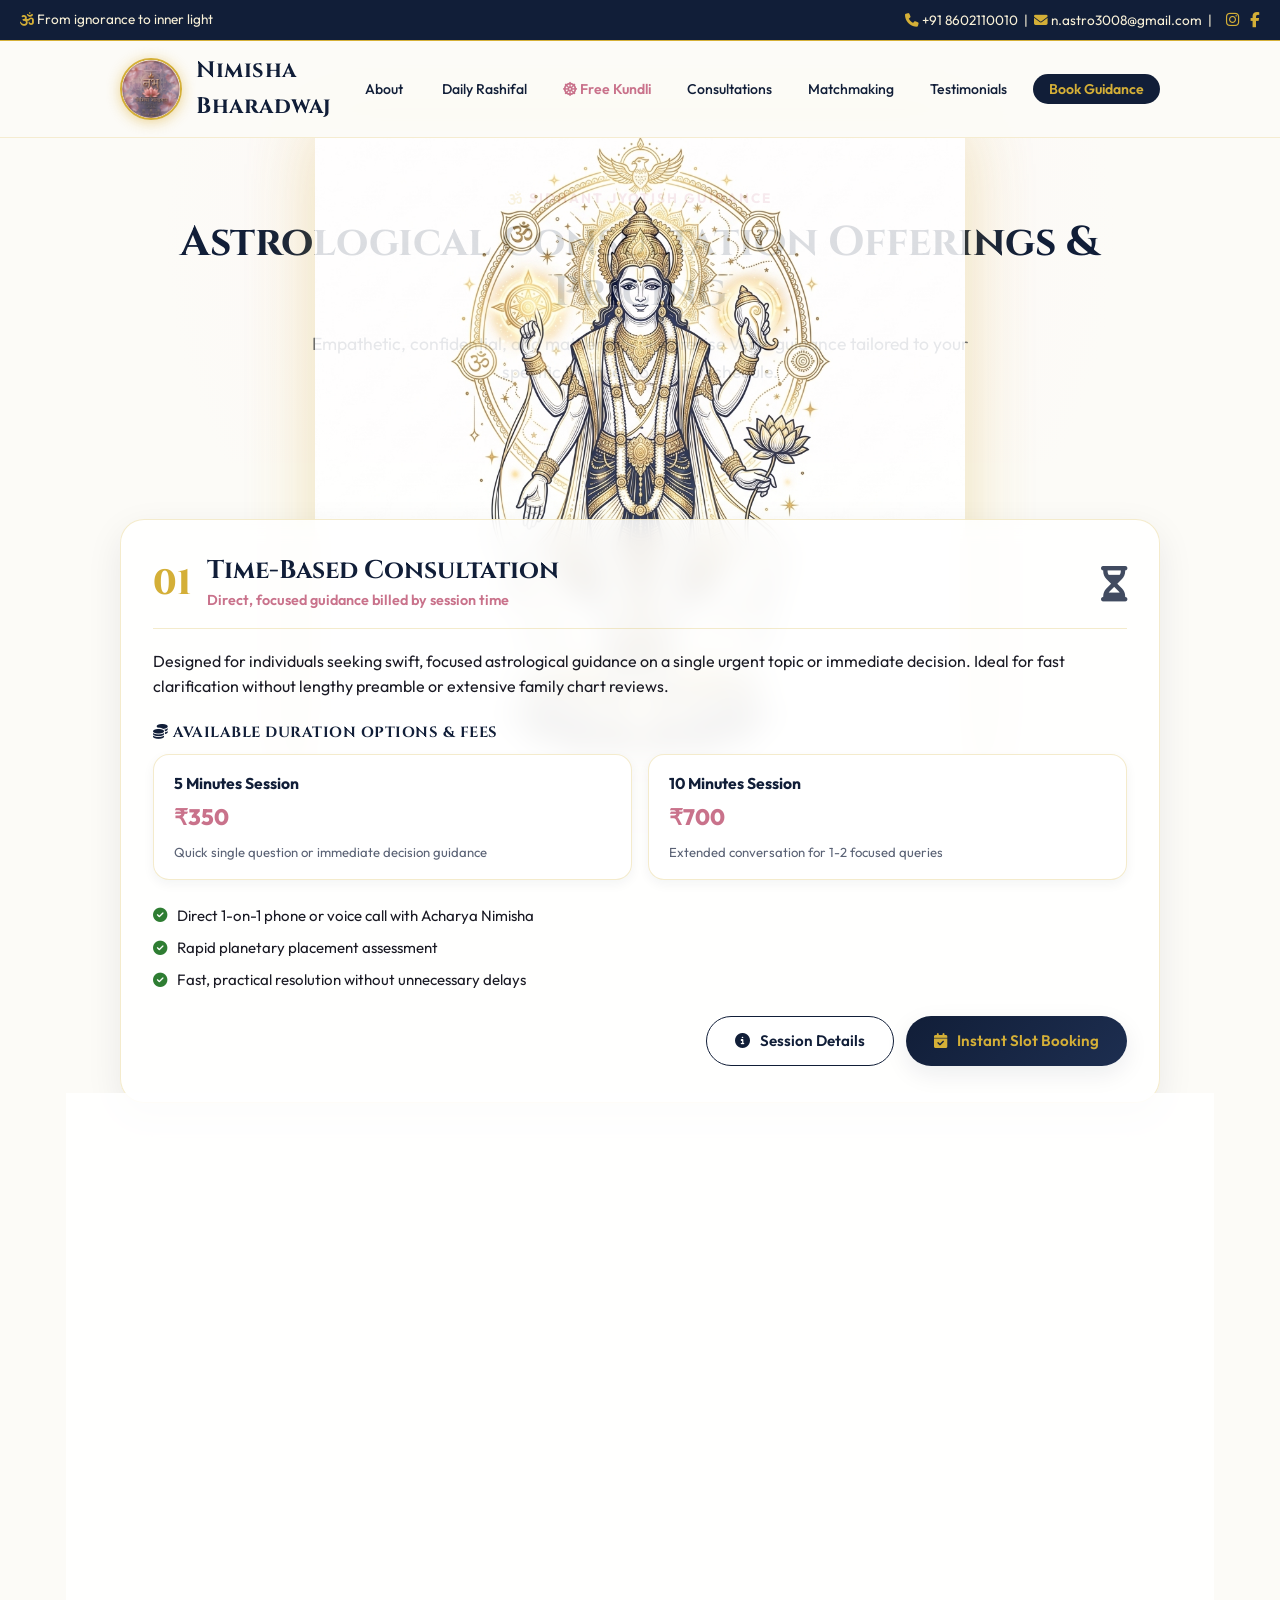
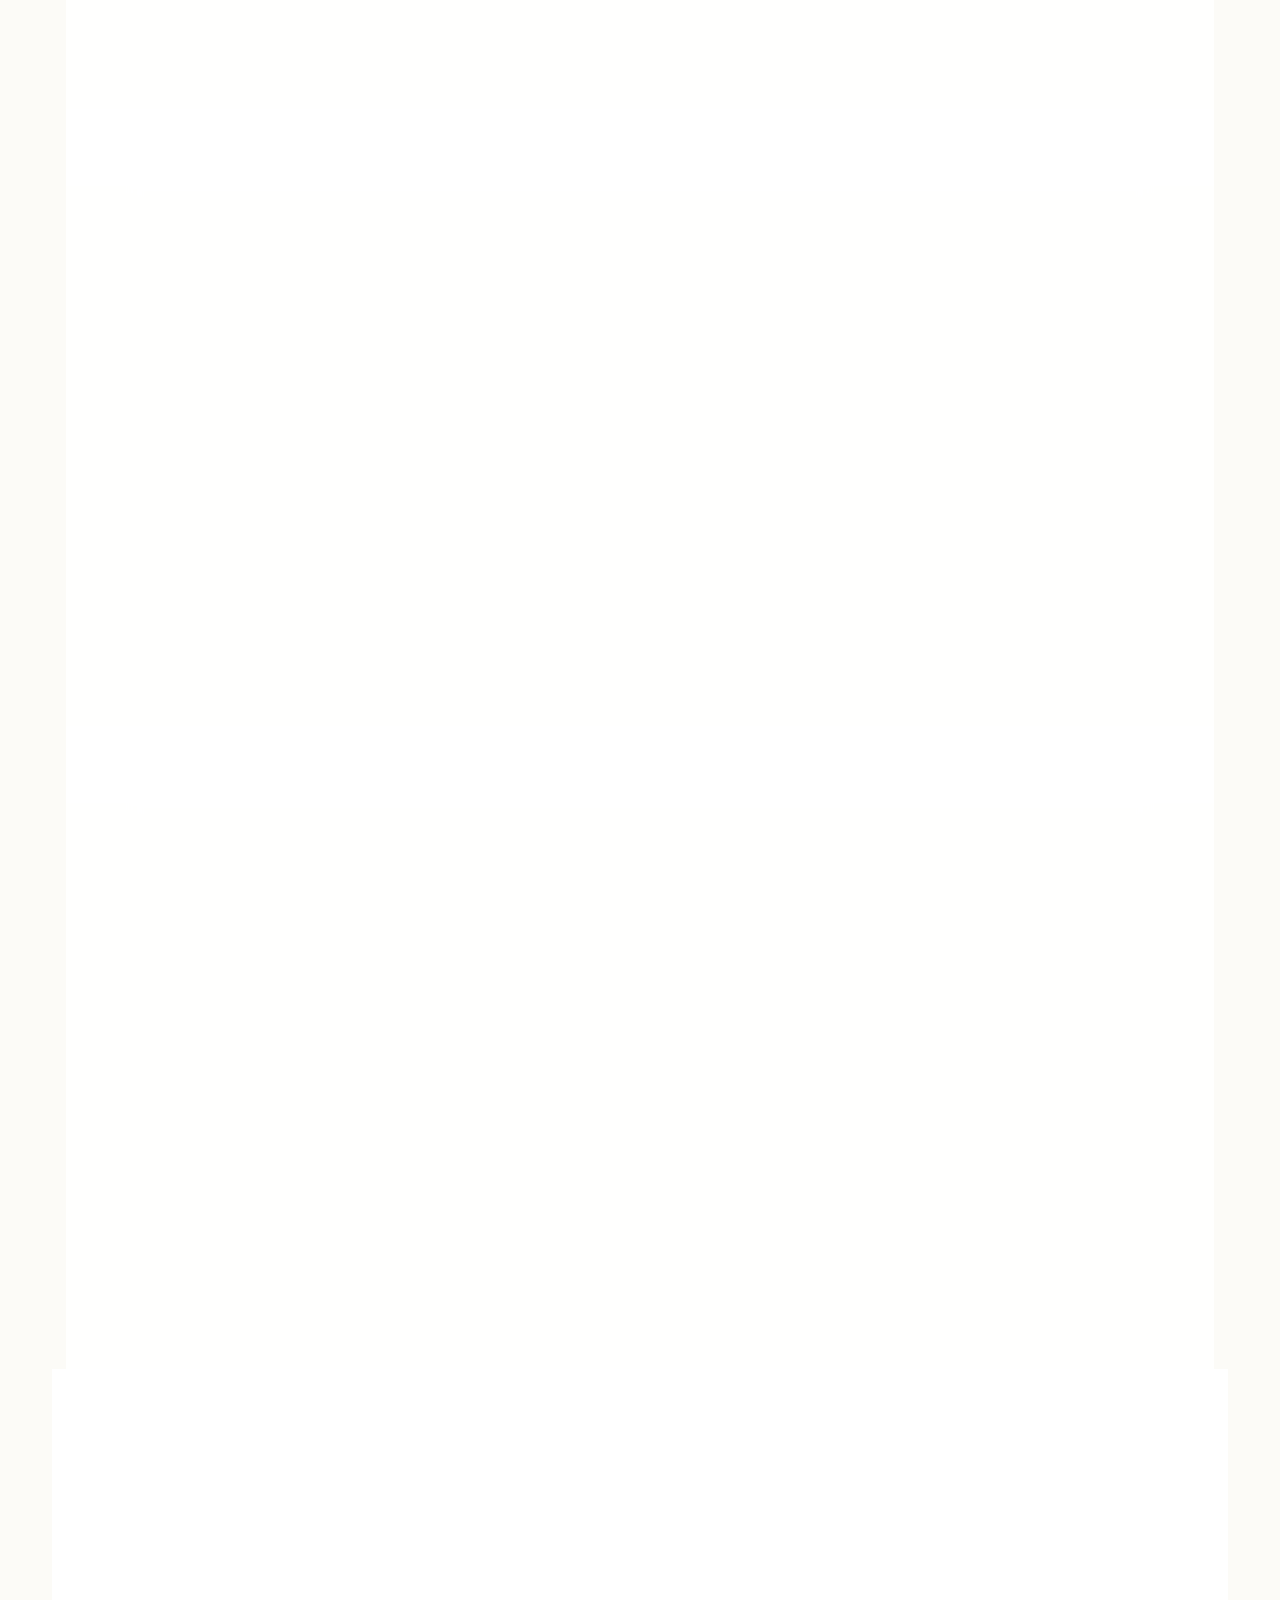
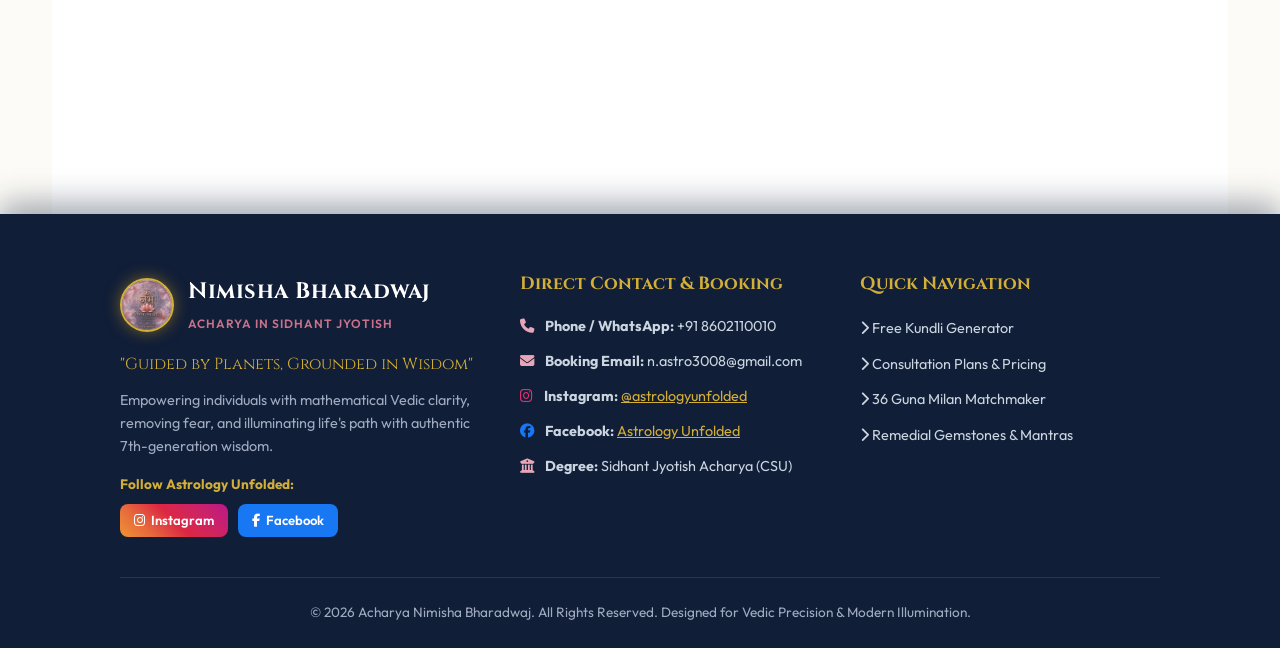
==== consultations.html @ 858f1043 "Add dedicated consultation pages, Google Sheets webhook sync, city autocomplete, and updated pricing" ====
<!DOCTYPE html>
<html lang="en">
<head>
  <meta charset="UTF-8">
  <meta name="viewport" content="width=device-width, initial-scale=1.0">
  <title>Consultation Offerings & Pricing | Acharya Nimisha Bharadwaj</title>
  <meta name="description" content="Explore detailed astrological consultation options, fees, and available time slots with Acharya Nimisha Bharadwaj (Sidhant Jyotish Acharya, Central Sanskrit University).">
  <!-- Google Fonts -->
  <link rel="preconnect" href="https://fonts.googleapis.com">
  <link rel="preconnect" href="https://fonts.gstatic.com" crossorigin>
  <link href="https://fonts.googleapis.com/css2?family=Cinzel:wght@500;600;700;800;900&family=Outfit:wght@300;400;500;600;700&family=Rozha+One&display=swap" rel="stylesheet">
  <!-- Font Awesome Icons -->
  <link rel="stylesheet" href="https://cdnjs.cloudflare.com/ajax/libs/font-awesome/6.5.1/css/all.min.css">
  <link rel="stylesheet" href="styles.css?v=3.5">
  <link rel="icon" type="image/jpeg" href="images/logo.jpg">
  <meta property="og:image" content="images/logo.jpg">
</head>
<body>

  <!-- Watermark Image Background -->
  <div class="site-watermark-bg" aria-hidden="true"></div>

  <!-- Announcement Bar -->
  <div class="top-bar">
    <span><i class="fa-solid fa-om"></i> From ignorance to inner light</span>
    <span class="top-contact">
      <i class="fa-solid fa-phone"></i> +91 8602110010 &nbsp;|&nbsp; 
      <i class="fa-solid fa-envelope"></i> n.astro3008@gmail.com &nbsp;|&nbsp;
      <a href="https://www.instagram.com/astrologyunfolded?igsi=YTQ5MHhjZHB0MzA=&utm_source=ig_contact_invite" target="_blank" rel="noopener" class="top-social-link" title="Instagram (@astrologyunfolded)"><i class="fa-brands fa-instagram"></i></a>
      <a href="https://www.facebook.com/share/14nAa8idmRi/" target="_blank" rel="noopener" class="top-social-link" title="Facebook"><i class="fa-brands fa-facebook-f"></i></a>
    </span>
  </div>

  <!-- Navigation Bar -->
  <nav class="navbar">
    <div class="nav-container">
      <a href="index.html" class="brand-logo">
        <img src="images/logo.jpg" alt="Nimisha Bharadwaj Logo" class="brand-logo-img">
        <span class="brand-name">Nimisha Bharadwaj</span>
      </a>
      
      <ul class="nav-menu" id="navMenu">
        <li><a href="index.html#about" class="nav-link">About</a></li>
        <li><a href="index.html#horoscope" class="nav-link"><i class="fa-solid fa-sparkles" style="color:var(--vedic-gold);"></i> Daily Rashifal</a></li>
        <li><a href="index.html#birth-chart-calculator" class="nav-link highlight-link"><i class="fa-solid fa-dharmachakra"></i> Free Kundli</a></li>
        <li><a href="consultations.html" class="nav-link active">Consultations</a></li>
        <li><a href="index.html#matchmaking" class="nav-link">Matchmaking</a></li>
        <li><a href="index.html#testimonials" class="nav-link">Testimonials</a></li>
        <li><a href="#details-grid" class="nav-link btn-nav-book open-booking-modal">Book Guidance</a></li>
      </ul>

      <button class="hamburger" id="hamburgerBtn" aria-label="Toggle menu">
        <i class="fa-solid fa-bars"></i>
      </button>
    </div>
  </nav>

  <!-- Page Header Hero -->
  <header class="page-hero">
    <div class="container text-center">
      <span class="section-subtitle"><i class="fa-solid fa-om" style="color:var(--vedic-gold);"></i> SIDHANT JYOTISH GUIDANCE</span>
      <h1 class="page-title">Astrological Consultation Offerings & Pricing</h1>
      <p class="page-desc">Empathetic, confidential, and mathematically precise Vedic guidance tailored to your specific life questions and schedule.</p>
      <div class="title-divider"><span>✦</span></div>
    </div>
  </header>

  <!-- Main Consultations Detail Grid -->
  <main class="section" id="details-grid">
    <div class="container">
      
      <div class="detailed-services-list">

        <!-- 01: Time-Based Consultation -->
        <article class="service-detail-card glass-card" id="time-based-card">
          <div class="service-header-row">
            <div class="service-title-box">
              <span class="service-number">01</span>
              <div>
                <h2>Time-Based Consultation</h2>
                <p class="service-tagline">Direct, focused guidance billed by session time</p>
              </div>
            </div>
            <div class="service-icon"><i class="fa-solid fa-hourglass-half"></i></div>
          </div>

          <div class="service-body">
            <p class="service-description">
              Designed for individuals seeking swift, focused astrological guidance on a single urgent topic or immediate decision. Ideal for fast clarification without lengthy preamble or extensive family chart reviews.
            </p>

            <div class="pricing-tiers-box">
              <h4 class="tiers-header"><i class="fa-solid fa-coins"></i> Available Duration Options & Fees</h4>
              <div class="tiers-grid">
                <div class="tier-card">
                  <div class="tier-name">5 Minutes Session</div>
                  <div class="tier-price">₹350</div>
                  <div class="tier-note">Quick single question or immediate decision guidance</div>
                </div>
                <div class="tier-card">
                  <div class="tier-name">10 Minutes Session</div>
                  <div class="tier-price">₹700</div>
                  <div class="tier-note">Extended conversation for 1-2 focused queries</div>
                </div>
              </div>
            </div>

            <ul class="service-highlights">
              <li><i class="fa-solid fa-check-circle"></i> Direct 1-on-1 phone or voice call with Acharya Nimisha</li>
              <li><i class="fa-solid fa-check-circle"></i> Rapid planetary placement assessment</li>
              <li><i class="fa-solid fa-check-circle"></i> Fast, practical resolution without unnecessary delays</li>
            </ul>

            <div class="service-action-bar" style="gap:12px;">
              <a href="time-based-consultation.html" class="btn btn-secondary">
                <i class="fa-solid fa-info-circle"></i> Session Details
              </a>
              <a href="time-based-consultation.html#time-booking-section" class="btn btn-primary">
                <i class="fa-solid fa-calendar-check"></i> Instant Slot Booking
              </a>
            </div>
          </div>
        </article>

        <!-- 02: Question-Based Consultation -->
        <article class="service-detail-card glass-card" id="question-based-card">
          <div class="service-header-row">
            <div class="service-title-box">
              <span class="service-number">02</span>
              <div>
                <h2>Question-Based Consultation</h2>
                <p class="service-tagline">Targeted answers for your pre-shared specific queries</p>
              </div>
            </div>
            <div class="service-icon"><i class="fa-solid fa-clipboard-question"></i></div>
          </div>

          <div class="service-body">
            <p class="service-description">
              Pre-share your specific life questions for an in-depth natal evaluation. Acharya Nimisha performs prior astronomical calculations on your birth chart to deliver point-by-point clarity and targeted Vedic remedies.
            </p>

            <div class="pricing-tiers-box">
              <h4 class="tiers-header"><i class="fa-solid fa-coins"></i> Available Question Packages & Fees</h4>
              <div class="tiers-grid">
                <div class="tier-card">
                  <div class="tier-name">3 Questions Package</div>
                  <div class="tier-price">₹500</div>
                  <div class="tier-note">Focused evaluation of 3 pre-submitted questions</div>
                </div>
                <div class="tier-card">
                  <div class="tier-name">5 Questions Package</div>
                  <div class="tier-price">₹1,000</div>
                  <div class="tier-note">Comprehensive point-by-point analysis for 5 pre-submitted queries</div>
                </div>
              </div>
            </div>

            <ul class="service-highlights">
              <li><i class="fa-solid fa-check-circle"></i> Point-by-point astrological evaluation of pre-submitted queries</li>
              <li><i class="fa-solid fa-check-circle"></i> Root cause analysis based on Dasha & transit longitudes</li>
              <li><i class="fa-solid fa-check-circle"></i> Practical, non-superstitious remedies and advice</li>
            </ul>

            <div class="service-action-bar" style="gap:12px;">
              <a href="question-based-consultation.html" class="btn btn-secondary">
                <i class="fa-solid fa-info-circle"></i> Session Details
              </a>
              <a href="question-based-consultation.html#question-booking-section" class="btn btn-gold">
                <i class="fa-solid fa-calendar-check"></i> Instant Slot Booking
              </a>
            </div>
          </div>
        </article>

        <!-- 03: Full Birth Chart Reading -->
        <article class="service-detail-card glass-card" id="full-reading-card">
          <div class="service-header-row">
            <div class="service-title-box">
              <span class="service-number">03</span>
              <div>
                <h2>Full Birth Chart Reading</h2>
                <p class="service-tagline">Complete 360-degree natal horoscope & long-term life blueprint</p>
              </div>
            </div>
            <div class="service-icon"><i class="fa-solid fa-dharmachakra"></i></div>
          </div>

          <div class="service-body">
            <p class="service-description">
              A comprehensive 360-degree evaluation of your complete natal horoscope (D1 Rashi, D9 Navamsha, D10 Dashamsha). Includes Vimshottari & Yogini Dasha projections, Ashtakvarga planetary strength analysis, career, financial, and health forecasts.
            </p>

            <div class="pricing-tiers-box">
              <h4 class="tiers-header"><i class="fa-solid fa-coins"></i> Comprehensive Package Fee</h4>
              <div class="tiers-grid single-tier">
                <div class="tier-card">
                  <div class="tier-name">Full Natal Chart Guidance</div>
                  <div class="tier-price">₹2,500</div>
                  <div class="tier-note">In-depth 1-on-1 reading covering complete natal charts, Dashas & remedies</div>
                </div>
              </div>
            </div>

            <ul class="service-highlights">
              <li><i class="fa-solid fa-check-circle"></i> In-depth analysis of Lagna, Moon Sign & planetary strengths</li>
              <li><i class="fa-solid fa-check-circle"></i> Complete Vimshottari & Yogini Dasha period projections</li>
              <li><i class="fa-solid fa-check-circle"></i> Authentic gemstone, mantra, and lifestyle remedial guidance</li>
            </ul>

            <div class="service-action-bar" style="gap:12px;">
              <a href="full-birth-chart-reading.html" class="btn btn-secondary">
                <i class="fa-solid fa-info-circle"></i> Session Details
              </a>
              <a href="full-birth-chart-reading.html#chart-booking-section" class="btn btn-gold">
                <i class="fa-solid fa-calendar-check"></i> Instant Slot Booking
              </a>
            </div>
          </div>
        </article>

        <!-- 04: Special Horoscopic Services -->
        <article class="service-detail-card glass-card" id="special-services-card">
          <div class="service-header-row">
            <div class="service-title-box">
              <span class="service-number">04</span>
              <div>
                <h2>Special Horoscopic Services</h2>
                <p class="service-tagline">Matchmaking, Child Horoscope & Sacred Muhurtam Selection</p>
              </div>
            </div>
            <div class="service-icon"><i class="fa-solid fa-ring"></i></div>
          </div>

          <div class="service-body">
            <p class="service-description">
              Specialized Vedic astrological services tailored for major life milestones: marital compatibility assessment, child aptitude analysis, and auspicious timing selection for marriage, business launch, or property purchase.
            </p>

            <div class="pricing-tiers-box">
              <h4 class="tiers-header"><i class="fa-solid fa-coins"></i> Specialized Service Offerings & Fees</h4>
              <div class="tiers-grid">
                <div class="tier-card">
                  <div class="tier-name">Horoscope Matching (36 Guna Milan)</div>
                  <div class="tier-price">₹501</div>
                  <div class="tier-note">36 Guna Ashtakoot score, Manglik Dosha & marital longevity evaluation</div>
                </div>
                <div class="tier-card">
                  <div class="tier-name">Child Horoscope Guidance</div>
                  <div class="tier-price">₹501</div>
                  <div class="tier-note">Child career aptitude, health strengths & educational focus alignment</div>
                </div>
                <div class="tier-card">
                  <div class="tier-name">Sacred Muhurtam Selection</div>
                  <div class="tier-price">₹501</div>
                  <div class="tier-note">Calculation of auspicious planetary timing for weddings or events</div>
                </div>
              </div>
            </div>

            <ul class="service-highlights">
              <li><i class="fa-solid fa-check-circle"></i> Detailed Ashta Koota compatibility & Nadi Dosha neutralizing advice</li>
              <li><i class="fa-solid fa-check-circle"></i> Child horoscope alignment for educational & natural talents</li>
              <li><i class="fa-solid fa-check-circle"></i> Precise Panchang-based Muhurta timing for important milestones</li>
            </ul>

            <div class="service-action-bar" style="gap:12px;">
              <a href="special-horoscopic-services.html" class="btn btn-secondary">
                <i class="fa-solid fa-info-circle"></i> Session Details
              </a>
              <a href="special-horoscopic-services.html#special-booking-section" class="btn btn-gold">
                <i class="fa-solid fa-calendar-check"></i> Instant Slot Booking
              </a>
            </div>
          </div>
        </article>

      </div>

      <!-- What You Receive Banner -->
      <div class="what-you-receive-card glass-card mt-5">
        <div class="receive-header text-center">
          <span class="receive-badge"><i class="fa-solid fa-seedling"></i> WHAT YOU RECEIVE</span>
          <h3>Grounded Guidance Built On Vedic Astronomy</h3>
        </div>
        <div class="receive-grid">
          <div class="receive-item"><i class="fa-solid fa-circle-check"></i> <span><strong>Authentic Vedic Astronomy:</strong> 7th-generation Sidhant Jyotish calculations.</span></div>
          <div class="receive-item"><i class="fa-solid fa-circle-check"></i> <span><strong>Transparent & Clear:</strong> Easy-to-understand, non-fatalistic interpretations.</span></div>
          <div class="receive-item"><i class="fa-solid fa-circle-check"></i> <span><strong>Focused Analysis:</strong> Targeted answers tailored to your specific life questions.</span></div>
          <div class="receive-item"><i class="fa-solid fa-circle-check"></i> <span><strong>Strictly Confidential:</strong> 100% private 1-on-1 personal counseling.</span></div>
          <div class="receive-item"><i class="fa-solid fa-circle-check"></i> <span><strong>Practical Remedies:</strong> Traditional solutions without superstition or fear-mongering.</span></div>
        </div>
        <div class="motto-footer text-center">
          <div class="motto-pillars">STUDY • ALIGN • UNDERSTAND</div>
        </div>
      </div>

    </div>
  </main>

  <!-- Client Intake & Interactive Calendar Booking Modal -->
  <div class="modal-overlay" id="bookingModal">
    <div class="modal-card glass-card dedicated-booking-modal">
      <button class="modal-close" id="modalCloseBtn">&times;</button>
      
      <div class="modal-header text-center">
        <span class="modal-icon"><i class="fa-solid fa-calendar-check"></i></span>
        <h3>Book Your Guidance Session</h3>
        <p class="modal-subtext">Select your plan, pick an available date & time slot, and provide client details.</p>
      </div>

      <!-- Step 1: Category Selector Tabs -->
      <div class="booking-category-tabs" id="bookingCategoryTabs">
        <button type="button" class="category-tab active" data-cat="time-based"><i class="fa-solid fa-hourglass-half"></i> Time-Based</button>
        <button type="button" class="category-tab" data-cat="question-based"><i class="fa-solid fa-clipboard-question"></i> Question-Based</button>
        <button type="button" class="category-tab" data-cat="full-reading"><i class="fa-solid fa-dharmachakra"></i> Full Reading</button>
        <button type="button" class="category-tab" data-cat="special-services"><i class="fa-solid fa-ring"></i> Special Services</button>
      </div>

      <form id="intakeForm" class="intake-form">
        
        <!-- Step 2: Specific Sub-Option Cards with Fees -->
        <div class="suboptions-container mb-4">
          <label class="form-section-label"><i class="fa-solid fa-tags" style="color:var(--vedic-gold);"></i> Choose Plan & Fee *</label>
          <div class="suboptions-grid" id="suboptionsGrid">
            <!-- Dynamically populated via app.js -->
          </div>
          <input type="hidden" id="selectedSubOption" required>
          <input type="hidden" id="intakePackage" required>
        </div>

        <!-- Step 3: Calendar Date & Time Slot Picker -->
        <div class="booking-calendar-box mb-4">
          <div class="form-row">
            <div class="form-group">
              <label for="bookingDate"><i class="fa-solid fa-calendar-day" style="color:var(--vedic-gold);"></i> Select Date *</label>
              <input type="date" id="bookingDate" required style="font-weight:600; font-size:1rem; padding:10px 14px;">
            </div>
            <div class="form-group">
              <label><i class="fa-solid fa-clock" style="color:var(--vedic-gold);"></i> Selected Time Slot</label>
              <div id="slotNotice" class="slot-notice-badge"><i class="fa-solid fa-info-circle"></i> Please click a slot below</div>
              <input type="hidden" id="selectedSlot" required>
            </div>
          </div>

          <div class="form-group mt-2">
            <label class="form-section-label"><i class="fa-solid fa-list-ul"></i> Available Time Slots *</label>
            <div class="slots-grid" id="slotsGrid">
              <!-- Dynamically populated via app.js -->
            </div>
          </div>
        </div>

        <!-- Step 4: Individual Client Details Form -->
        <div class="form-section-header">
          <i class="fa-solid fa-user-pen" style="color:var(--vedic-gold);"></i> Client Intake Information
        </div>

        <div class="form-row">
          <div class="form-group">
            <label for="intakeName">Full Name *</label>
            <input type="text" id="intakeName" placeholder="Your Full Name" required>
          </div>
          <div class="form-group">
            <label for="intakeProfession">Profession / Occupation *</label>
            <input type="text" id="intakeProfession" placeholder="e.g. Engineer, Doctor, Business, Student" required>
          </div>
        </div>

        <div class="form-row">
          <div class="form-group">
            <label for="intakeDob">Date of Birth *</label>
            <input type="date" id="intakeDob" required>
          </div>
          <div class="form-group">
            <label for="intakeTob">Exact Time of Birth *</label>
            <input type="time" id="intakeTob" required>
          </div>
        </div>

        <div class="form-row">
          <div class="form-group pob-autocomplete-wrapper">
            <label for="intakePobInput">Place of Birth *</label>
            <input type="text" id="intakePobInput" placeholder="Type city (e.g. Delhi, Jaipur, London)" autocomplete="off" required>
            <input type="hidden" id="intakeLat" value="28.6139">
            <input type="hidden" id="intakeLon" value="77.2090">
            <input type="hidden" id="intakeTz" value="5.5">
            <div class="pob-dropdown hidden" id="intakePobDropdown"></div>
            <div class="lat-lon-badge" id="intakeLatLonBadge">
              <i class="fa-solid fa-compass"></i> Coordinates: Select city
            </div>
          </div>
          <div class="form-group">
            <label for="intakeMode">Consultation Mode *</label>
            <select id="intakeMode" required>
              <option value="Voice Call (Phone / WhatsApp)">Voice Call (Phone / WhatsApp)</option>
              <option value="Written PDF Report">Written Comprehensive PDF Report</option>
            </select>
          </div>
        </div>

        <div class="form-group">
          <label for="intakeQuery">Specific Questions / Focus Areas</label>
          <textarea id="intakeQuery" rows="3" placeholder="Mention key focus topics or specific questions for your session..."></textarea>
        </div>

        <div class="modal-footer-btns">
          <button type="submit" class="btn btn-whatsapp-direct full-width" id="submitWhatsapp" style="width:100%; justify-content:center; padding:14px 20px; font-size:1.05rem;">
            <i class="fa-brands fa-whatsapp"></i> Confirm & Request Slot via WhatsApp (+91 8602110010)
          </button>
        </div>
      </form>
    </div>
  </div>

  <!-- Footer Section -->
  <footer class="footer" id="contact">
    <div class="container">
      <div class="footer-grid">
        <div class="footer-col brand-col">
          <div class="brand-logo footer-logo">
            <img src="images/logo.jpg" alt="Nimisha Bharadwaj Logo" class="brand-logo-img footer-logo-img">
            <div>
              <span class="brand-name">Nimisha Bharadwaj</span>
              <span class="brand-title">Acharya in Sidhant Jyotish</span>
            </div>
          </div>
          <p class="footer-tagline">"Guided by Planets, Grounded in Wisdom"</p>
          <p class="footer-bio">Empowering individuals with mathematical Vedic clarity, removing fear, and illuminating life's path with authentic 7th-generation wisdom.</p>
          
          <div class="footer-social-box" style="margin-top: 16px;">
            <span style="font-size:0.85rem; font-weight:700; color:var(--vedic-gold); display:block; margin-bottom:8px;">Follow Astrology Unfolded:</span>
            <div style="display:flex; gap:10px;">
              <a href="https://www.instagram.com/astrologyunfolded?igsi=YTQ5MHhjZHB0MzA=&utm_source=ig_contact_invite" target="_blank" rel="noopener" class="footer-social-btn instagram" title="Instagram (@astrologyunfolded)"><i class="fa-brands fa-instagram"></i> Instagram</a>
              <a href="https://www.facebook.com/share/14nAa8idmRi/" target="_blank" rel="noopener" class="footer-social-btn facebook" title="Facebook Page"><i class="fa-brands fa-facebook-f"></i> Facebook</a>
            </div>
          </div>
        </div>

        <div class="footer-col">
          <h4>Direct Contact & Booking</h4>
          <ul class="footer-contact-list">
            <li><i class="fa-solid fa-phone"></i> <strong>Phone / WhatsApp:</strong> +91 8602110010</li>
            <li><i class="fa-solid fa-envelope"></i> <strong>Booking Email:</strong> n.astro3008@gmail.com</li>
            <li><i class="fa-brands fa-instagram" style="color:#E1306C;"></i> <strong>Instagram:</strong> <a href="https://www.instagram.com/astrologyunfolded?igsi=YTQ5MHhjZHB0MzA=&utm_source=ig_contact_invite" target="_blank" rel="noopener" style="color:var(--vedic-gold); text-decoration:underline;">@astrologyunfolded</a></li>
            <li><i class="fa-brands fa-facebook" style="color:#1877F2;"></i> <strong>Facebook:</strong> <a href="https://www.facebook.com/share/14nAa8idmRi/" target="_blank" rel="noopener" style="color:var(--vedic-gold); text-decoration:underline;">Astrology Unfolded</a></li>
            <li><i class="fa-solid fa-building-columns"></i> <strong>Degree:</strong> Sidhant Jyotish Acharya (CSU)</li>
          </ul>
        </div>

        <div class="footer-col">
          <h4>Quick Navigation</h4>
          <ul class="footer-links">
            <li><a href="index.html#birth-chart-calculator"><i class="fa-solid fa-chevron-right"></i> Free Kundli Generator</a></li>
            <li><a href="consultations.html"><i class="fa-solid fa-chevron-right"></i> Consultation Plans & Pricing</a></li>
            <li><a href="index.html#matchmaking"><i class="fa-solid fa-chevron-right"></i> 36 Guna Milan Matchmaker</a></li>
            <li><a href="index.html#services"><i class="fa-solid fa-chevron-right"></i> Remedial Gemstones & Mantras</a></li>
          </ul>
        </div>
      </div>

      <div class="footer-bottom">
        <p>&copy; 2026 Acharya Nimisha Bharadwaj. All Rights Reserved. Designed for Vedic Precision & Modern Illumination.</p>
      </div>
    </div>
  </footer>

  <script src="city-database.js"></script>
  <script src="astrology-engine.js"></script>
  <script src="app.js"></script>

  <script>
    // Auto-scroll to specific service if URL has ?service=
    window.addEventListener('DOMContentLoaded', () => {
      const params = new URLSearchParams(window.location.search);
      const service = params.get('service');
      if (service) {
        const target = document.getElementById(`${service}-card`);
        if (target) {
          setTimeout(() => {
            target.scrollIntoView({ behavior: 'smooth', block: 'center' });
            target.classList.add('highlight-target-card');
          }, 300);
        }
      }
    });
  </script>
</body>
</html>
---- styles.css ----
/* ==========================================================================
   Acharya Nimisha Bhardwaj - Astrological Portal Styles (Vedic & Cosmic Aesthetic)
   Colors: Warm Cream (#FCFBF7), Celestial Pink (#E8A5B8), Cosmic Sapphire (#111E38), Gold (#D4AF37)
   ========================================================================== */

:root {
  --bg-cream: #FCFBF7;
  --bg-cream-alt: #F6F3EB;
  --card-bg: rgba(255, 255, 255, 0.85);
  --card-border: rgba(212, 175, 55, 0.25);
  
  --primary-pink: #E8A5B8;
  --primary-pink-dark: #C9728B;
  --primary-pink-light: #FFF0F4;
  
  --cosmic-blue: #111E38;
  --cosmic-blue-light: #1D2E50;
  --cosmic-blue-subtle: #2A3F66;
  
  --vedic-gold: #D4AF37;
  --vedic-gold-glow: rgba(212, 175, 55, 0.4);
  --vedic-gold-light: #F9F1D8;

  --text-dark: #1A1A24;
  --text-muted: #5A6275;
  --text-light: #F8F9FA;

  --font-serif: 'Cinzel', serif;
  --font-sans: 'Outfit', sans-serif;
  
  --shadow-sm: 0 4px 12px rgba(17, 30, 56, 0.05);
  --shadow-md: 0 8px 24px rgba(17, 30, 56, 0.08);
  --shadow-lg: 0 16px 40px rgba(17, 30, 56, 0.12);
  --shadow-gold: 0 0 20px rgba(212, 175, 55, 0.3);

  --radius-sm: 8px;
  --radius-md: 16px;
  --radius-lg: 24px;
  --transition: all 0.3s ease;
}

/* Reset & Base */
* {
  margin: 0;
  padding: 0;
  box-sizing: border-box;
}

html {
  scroll-behavior: smooth;
}

body {
  font-family: var(--font-sans);
  background-color: var(--bg-cream);
  color: var(--text-dark);
  line-height: 1.6;
  overflow-x: hidden;
}

/* Divine Lord Vishnu Background Artwork (Crisp, High Visibility — No Faintness) */
.site-watermark-bg {
  position: fixed;
  top: 50%;
  left: 50%;
  transform: translate(-50%, -50%);
  width: 80vw;
  max-width: 650px;
  height: 80vh;
  max-height: 650px;
  background-image: url('images/lord-vishnu-bg.png');
  background-repeat: no-repeat;
  background-position: center center;
  background-size: contain;
  opacity: 0.85; /* Full crisp & vibrant visibility - non-faint */
  pointer-events: none;
  z-index: 0;
  filter: drop-shadow(0 0 35px rgba(212, 175, 55, 0.4));
}

/* Typography */
h1, h2, h3, h4, h5 {
  font-family: var(--font-serif);
  color: var(--cosmic-blue);
  line-height: 1.2;
}

.gradient-text {
  background: linear-gradient(135deg, var(--cosmic-blue) 0%, var(--primary-pink-dark) 50%, var(--vedic-gold) 100%);
  -webkit-background-clip: text;
  -webkit-text-fill-color: transparent;
}

/* Layout Container */
.container {
  width: 100%;
  max-width: 1080px;
  margin: 0 auto;
  padding: 0 20px;
}

.section {
  padding: 56px 0;
  position: relative;
}

.text-center { text-align: center; }
.mt-4 { margin-top: 1.5rem; }
.mt-5 { margin-top: 3rem; }
.mb-4 { margin-bottom: 1.5rem; }
.hidden { display: none !important; }

/* Top Announcement Bar */
.top-bar {
  background-color: var(--cosmic-blue);
  color: var(--vedic-gold-light);
  padding: 8px 20px;
  font-size: 0.85rem;
  display: flex;
  justify-content: space-between;
  align-items: center;
  border-bottom: 1px solid var(--vedic-gold);
}

.top-bar i {
  color: var(--vedic-gold);
}

/* Navbar */
.navbar {
  position: sticky;
  top: 0;
  z-index: 1000;
  background: rgba(252, 251, 247, 0.92);
  backdrop-filter: blur(12px);
  border-bottom: 1px solid rgba(212, 175, 55, 0.2);
  padding: 12px 0;
}

.nav-container {
  display: flex;
  justify-content: space-between;
  align-items: center;
  max-width: 1080px;
  margin: 0 auto;
  padding: 0 20px;
}

.brand-logo {
  display: flex;
  align-items: center;
  gap: 14px;
  text-decoration: none;
}

.brand-logo-img {
  width: 62px;
  height: 62px;
  border-radius: 50%;
  object-fit: cover;
  border: 2px solid var(--vedic-gold);
  box-shadow: 0 2px 14px rgba(212, 160, 23, 0.45);
  transition: transform 0.3s ease, box-shadow 0.3s ease;
}

.brand-logo:hover .brand-logo-img {
  transform: scale(1.08) rotate(4deg);
  box-shadow: 0 4px 20px rgba(212, 160, 23, 0.75);
}

.logo-symbol {
  width: 44px;
  height: 44px;
  border-radius: 50%;
  background: linear-gradient(135deg, var(--cosmic-blue), var(--primary-pink-dark));
  color: var(--vedic-gold);
  display: flex;
  align-items: center;
  justify-content: center;
  font-size: 1.3rem;
  box-shadow: var(--shadow-gold);
}

.brand-text {
  display: flex;
  flex-direction: column;
}

.brand-name {
  font-family: var(--font-serif);
  font-weight: 700;
  font-size: 1.4rem;
  color: var(--cosmic-blue);
  letter-spacing: 0.5px;
}

.brand-title {
  font-size: 0.75rem;
  color: var(--primary-pink-dark);
  font-weight: 600;
  text-transform: uppercase;
  letter-spacing: 1px;
}

.nav-menu {
  display: flex;
  align-items: center;
  gap: 16px;
  list-style: none;
  white-space: nowrap;
}

.nav-link {
  text-decoration: none;
  color: var(--cosmic-blue);
  font-weight: 500;
  font-size: 0.88rem;
  transition: var(--transition);
  padding: 6px 10px;
  border-radius: var(--radius-sm);
  white-space: nowrap;
}

.nav-link:hover {
  color: var(--primary-pink-dark);
  background: var(--primary-pink-light);
}

.highlight-link {
  color: var(--primary-pink-dark);
  font-weight: 600;
}

.btn-nav-book {
  background: var(--cosmic-blue);
  color: var(--vedic-gold) !important;
  border-radius: 30px;
  padding: 6px 16px !important;
  font-weight: 600;
}

.btn-nav-book:hover {
  background: var(--primary-pink-dark) !important;
  color: #fff !important;
}

.hamburger {
  display: none;
  background: none;
  border: none;
  font-size: 1.5rem;
  color: var(--cosmic-blue);
  cursor: pointer;
}

/* Hero Section */
.hero-section {
  position: relative;
  padding: 48px 0 60px;
  background: radial-gradient(circle at 70% 30%, rgba(255, 240, 244, 0.6) 0%, rgba(252, 251, 247, 0.7) 70%);
  overflow: hidden;
}

.hero-container {
  max-width: 1080px;
  margin: 0 auto;
  padding: 0 20px;
  display: grid;
  grid-template-columns: 1.1fr 0.9fr;
  gap: 32px;
  align-items: center;
}

.lineage-badge {
  display: inline-flex;
  align-items: center;
  gap: 8px;
  background: rgba(232, 165, 184, 0.2);
  border: 1px solid var(--primary-pink);
  color: var(--primary-pink-dark);
  padding: 6px 16px;
  border-radius: 30px;
  font-size: 0.85rem;
  font-weight: 600;
  margin-bottom: 16px;
}

.hero-title {
  font-size: 2.7rem;
  font-weight: 800;
  margin-bottom: 14px;
  letter-spacing: -0.5px;
}

.hero-slogan {
  font-size: 1.1rem;
  color: var(--text-muted);
  margin-bottom: 28px;
  font-style: italic;
}

.hero-credentials {
  display: flex;
  flex-wrap: wrap;
  gap: 12px;
  margin-bottom: 32px;
}

.cred-chip {
  background: #fff;
  border: 1px solid var(--card-border);
  padding: 8px 14px;
  border-radius: var(--radius-sm);
  font-size: 0.85rem;
  font-weight: 500;
  color: var(--cosmic-blue);
  box-shadow: var(--shadow-sm);
  display: flex;
  align-items: center;
  gap: 8px;
}

.cred-chip i {
  color: var(--primary-pink-dark);
}

.hero-cta-group {
  display: flex;
  gap: 16px;
  flex-wrap: wrap;
}

/* Buttons */
.btn {
  display: inline-flex;
  align-items: center;
  justify-content: center;
  gap: 10px;
  padding: 12px 28px;
  border-radius: 30px;
  font-weight: 600;
  font-size: 0.95rem;
  cursor: pointer;
  transition: var(--transition);
  text-decoration: none;
  border: none;
}

.btn-primary {
  background: linear-gradient(135deg, var(--cosmic-blue), var(--cosmic-blue-light));
  color: var(--vedic-gold);
  box-shadow: var(--shadow-md);
}

.btn-primary:hover {
  transform: translateY(-2px);
  box-shadow: var(--shadow-gold);
  background: linear-gradient(135deg, var(--primary-pink-dark), var(--cosmic-blue));
  color: #fff;
}

.btn-secondary {
  background: #fff;
  color: var(--cosmic-blue);
  border: 1.5px solid var(--cosmic-blue);
}

.btn-secondary:hover {
  background: var(--primary-pink-light);
  border-color: var(--primary-pink-dark);
  color: var(--primary-pink-dark);
}

.btn-gold {
  background: linear-gradient(135deg, var(--vedic-gold), #B38F26);
  color: #fff;
  box-shadow: var(--shadow-gold);
}

.btn-gold:hover {
  transform: translateY(-2px);
  opacity: 0.95;
}

.btn-whatsapp-direct {
  background: #25D366;
  color: #fff;
}
.btn-whatsapp-direct:hover {
  background: #1EBE5B;
  color: #fff;
}

.full-width { width: 100%; }

/* Celestial Sun & Rashi Wheel Graphic */
.hero-visual {
  display: flex;
  flex-direction: column;
  align-items: center;
  justify-content: center;
  position: relative;
}

.celestial-system {
  position: relative;
  width: 340px;
  height: 340px;
  display: flex;
  align-items: center;
  justify-content: center;
}

.sun-core {
  width: 90px;
  height: 90px;
  border-radius: 50%;
  background: radial-gradient(circle, var(--vedic-gold) 0%, #E67E22 100%);
  display: flex;
  align-items: center;
  justify-content: center;
  font-size: 2.5rem;
  color: #fff;
  position: relative;
  z-index: 10;
  box-shadow: 0 0 40px var(--vedic-gold), 0 0 80px rgba(230, 126, 34, 0.4);
  animation: pulseSun 4s infinite alternate ease-in-out;
}

@keyframes pulseSun {
  0% { transform: scale(0.95); box-shadow: 0 0 30px var(--vedic-gold); }
  100% { transform: scale(1.05); box-shadow: 0 0 60px var(--vedic-gold), 0 0 100px var(--primary-pink); }
}

.lotus-svg-container {
  position: absolute;
  width: 220px;
  height: 220px;
  color: var(--primary-pink-dark);
  opacity: 0.6;
  animation: spinLotus 30s linear infinite;
}

@keyframes spinLotus {
  from { transform: rotate(0deg); }
  to { transform: rotate(360deg); }
}

.rashi-wheel {
  position: absolute;
  width: 320px;
  height: 320px;
  border-radius: 50%;
  border: 1.5px dashed var(--vedic-gold);
  animation: rotateWheel 60s linear infinite;
}

@keyframes rotateWheel {
  from { transform: rotate(0deg); }
  to { transform: rotate(-360deg); }
}

.rashi-sector {
  position: absolute;
  top: 50%;
  left: 50%;
  width: 36px;
  height: 36px;
  margin-top: -18px;
  margin-left: -18px;
  transform: rotate(calc(var(--i) * 30deg)) translate(145px) rotate(calc(var(--i) * -30deg));
  border-radius: 50%;
  background: #fff;
  border: 1px solid var(--primary-pink);
  display: flex;
  align-items: center;
  justify-content: center;
  font-size: 1.1rem;
  color: var(--cosmic-blue);
  cursor: pointer;
  transition: var(--transition);
  box-shadow: var(--shadow-sm);
}

.rashi-sector:hover {
  background: var(--primary-pink-dark);
  color: #fff;
  transform: rotate(calc(var(--i) * 30deg)) translate(145px) rotate(calc(var(--i) * -30deg)) scale(1.2);
}

.wheel-hint {
  margin-top: 24px;
  font-size: 0.85rem;
  color: var(--text-muted);
  font-weight: 500;
}

/* Unified Translucent Glassmorphism Surface System */
.glass-card,
.nimisha-featured-card,
.calculator-card,
.chart-box,
.match-partner-box,
.dasha-item,
.yogini-card,
.pricing-card {
  background: rgba(255, 255, 255, 0.86) !important;
  backdrop-filter: blur(14px);
  -webkit-backdrop-filter: blur(14px);
  border: 1px solid var(--card-border);
  box-shadow: 0 12px 36px rgba(17, 30, 56, 0.08);
  transition: var(--transition);
}

.glass-card:hover,
.nimisha-featured-card:hover,
.pricing-card:hover {
  background: rgba(255, 255, 255, 0.90) !important;
  box-shadow: var(--shadow-lg);
}

/* Section Header with Soft Translucent Frosted Shield */
.section-header {
  margin-bottom: 32px;
  position: relative;
  z-index: 2;
  background: rgba(252, 251, 247, 0.85);
  backdrop-filter: blur(12px);
  -webkit-backdrop-filter: blur(12px);
  padding: 20px 28px;
  border-radius: var(--radius-lg);
  border: 1px solid var(--card-border);
  box-shadow: var(--shadow-sm);
  max-width: 780px;
  margin-left: auto;
  margin-right: auto;
}

.section-subtitle {
  font-size: 0.85rem;
  font-weight: 700;
  text-transform: uppercase;
  letter-spacing: 2px;
  color: var(--primary-pink-dark);
  display: block;
  margin-bottom: 8px;
}

.section-title {
  font-size: 2.2rem;
  font-weight: 700;
  margin-bottom: 12px;
}

.section-desc {
  color: var(--text-dark);
  max-width: 680px;
  margin: 0 auto;
  font-size: 1.05rem;
  font-weight: 500;
}

.title-divider {
  display: flex;
  align-items: center;
  justify-content: center;
  margin-top: 16px;
  color: var(--vedic-gold);
  font-size: 1.2rem;
}

/* Lineage Section & Featured Consultant Card */
.nimisha-featured-card {
  background: #FFFFFF;
  border: 2px solid var(--vedic-gold);
  border-radius: var(--radius-lg);
  padding: 28px 28px;
  box-shadow: 0 16px 40px rgba(212, 175, 55, 0.15);
  position: relative;
  overflow: hidden;
  margin-bottom: 28px;
  display: grid;
  grid-template-columns: 180px 1fr;
  gap: 28px;
  align-items: center;
}

.nimisha-featured-card::before {
  content: '';
  position: absolute;
  top: 0;
  left: 0;
  width: 100%;
  height: 5px;
  background: linear-gradient(90deg, var(--cosmic-blue), var(--vedic-gold), var(--primary-pink-dark));
}

.featured-consultant-badge {
  display: inline-flex;
  align-items: center;
  gap: 6px;
  background: linear-gradient(135deg, var(--vedic-gold), #B38F26);
  color: #FFFFFF;
  font-size: 0.78rem;
  font-weight: 700;
  text-transform: uppercase;
  letter-spacing: 1px;
  padding: 4px 14px;
  border-radius: 20px;
  margin-bottom: 12px;
  box-shadow: var(--shadow-sm);
}

.relation-badge {
  display: inline-flex;
  align-items: center;
  gap: 6px;
  background: var(--primary-pink-light);
  color: var(--primary-pink-dark);
  font-size: 0.78rem;
  font-weight: 700;
  text-transform: uppercase;
  letter-spacing: 0.8px;
  padding: 3px 12px;
  border-radius: 16px;
  margin-bottom: 10px;
  border: 1px solid var(--primary-pink);
}

@media (max-width: 768px) {
  .nimisha-featured-card {
    grid-template-columns: 1fr;
    text-align: center;
  }
}

.lineage-grid {
  display: grid;
  grid-template-columns: repeat(auto-fit, minmax(280px, 1fr));
  gap: 24px;
}

.lineage-card {
  text-align: center;
  position: relative;
  overflow: hidden;
}

.lineage-card::before {
  content: '';
  position: absolute;
  top: 0;
  left: 0;
  width: 100%;
  height: 4px;
  background: linear-gradient(90deg, var(--primary-pink), var(--vedic-gold));
}

.card-icon {
  width: 60px;
  height: 60px;
  border-radius: 50%;
  background: var(--primary-pink-light);
  color: var(--primary-pink-dark);
  font-size: 1.5rem;
  display: flex;
  align-items: center;
  justify-content: center;
  margin: 0 auto 20px;
  border: 1px solid var(--primary-pink);
}

.lineage-card h3 {
  font-size: 1.3rem;
  margin-bottom: 12px;
}

.lineage-card p {
  color: var(--text-muted);
  font-size: 0.95rem;
}

/* PyHora Section Forms & Tabs */
.calculator-card {
  padding: 28px;
}

.form-row {
  display: grid;
  grid-template-columns: repeat(auto-fit, minmax(200px, 1fr));
  gap: 20px;
  margin-bottom: 20px;
}

.form-group {
  display: flex;
  flex-direction: column;
  gap: 6px;
}

.form-group label {
  font-size: 0.85rem;
  font-weight: 600;
  color: var(--cosmic-blue);
}

.form-group input,
.form-group select,
.form-group textarea {
  padding: 10px 14px;
  border-radius: var(--radius-sm);
  border: 1px solid rgba(17, 30, 56, 0.2);
  background: #fff;
  font-family: var(--font-sans);
  font-size: 0.95rem;
  color: var(--text-dark);
  transition: var(--transition);
}

.form-group input:focus,
.form-group select:focus,
.form-group textarea:focus {
  outline: none;
  border-color: var(--primary-pink-dark);
  box-shadow: 0 0 0 3px rgba(232, 165, 184, 0.3);
}

/* Place of Birth Autocomplete Dropdown & Lat/Long Badges */
.pob-autocomplete-wrapper {
  position: relative;
}

.pob-dropdown {
  position: absolute;
  top: 75px;
  left: 0;
  width: 100%;
  max-height: 220px;
  overflow-y: auto;
  background: #fff;
  border: 1px solid var(--card-border);
  border-radius: var(--radius-sm);
  box-shadow: var(--shadow-lg);
  z-index: 1500;
}

.pob-item {
  padding: 10px 14px;
  font-size: 0.9rem;
  cursor: pointer;
  border-bottom: 1px solid var(--bg-cream-alt);
  display: flex;
  justify-content: space-between;
  align-items: center;
  transition: var(--transition);
}

.pob-item:hover {
  background: var(--primary-pink-light);
  color: var(--primary-pink-dark);
}

.pob-item .city-title {
  font-weight: 600;
  color: var(--cosmic-blue);
}

.pob-item .city-coords {
  font-size: 0.78rem;
  color: var(--text-muted);
}

.lat-lon-badge {
  font-size: 0.78rem;
  color: var(--cosmic-blue);
  background: var(--vedic-gold-light);
  border: 1px solid var(--vedic-gold);
  padding: 4px 10px;
  border-radius: var(--radius-sm);
  margin-top: 4px;
  display: flex;
  align-items: center;
  gap: 6px;
  font-weight: 500;
}

.btn-group-align {
  justify-content: flex-end;
}

.btn-calc-submit {
  margin-top: 22px;
  width: 100%;
}

/* Tab Navigation */
.tools-tab-nav {
  display: flex;
  gap: 10px;
  border-bottom: 2px solid var(--bg-cream-alt);
  margin: 32px 0 24px;
  overflow-x: auto;
  padding-bottom: 4px;
}

.tab-btn {
  background: none;
  border: none;
  padding: 12px 20px;
  font-family: var(--font-sans);
  font-weight: 600;
  font-size: 0.95rem;
  color: var(--text-muted);
  cursor: pointer;
  border-bottom: 3px solid transparent;
  transition: var(--transition);
  white-space: nowrap;
}

.tab-btn:hover {
  color: var(--primary-pink-dark);
}

.tab-btn.active {
  color: var(--cosmic-blue);
  border-bottom-color: var(--primary-pink-dark);
}

.tab-content {
  display: none;
}

.tab-content.active {
  display: block;
}

/* Chart Header Bar & Quick Switch Controls */
.chart-header-bar {
  display: flex;
  justify-content: space-between;
  align-items: center;
  margin-bottom: 16px;
  flex-wrap: wrap;
  gap: 12px;
}

.btn-group-charts {
  display: flex;
  gap: 6px;
  background: var(--bg-cream-alt);
  padding: 4px;
  border-radius: 30px;
}

.btn-chart-select {
  background: none;
  border: none;
  padding: 6px 14px;
  border-radius: 20px;
  font-size: 0.8rem;
  font-weight: 600;
  color: var(--text-muted);
  cursor: pointer;
  transition: var(--transition);
}

.btn-chart-select:hover {
  color: var(--primary-pink-dark);
}

.btn-chart-select.active {
  background: var(--cosmic-blue);
  color: var(--vedic-gold);
  box-shadow: var(--shadow-sm);
}

.chart-legend-box {
  display: flex;
  flex-wrap: wrap;
  gap: 12px;
  justify-content: center;
  font-size: 0.78rem;
  color: var(--text-muted);
  background: #FCFAFA;
  padding: 10px 16px;
  border-radius: var(--radius-sm);
  border: 1px solid var(--bg-cream-alt);
}

.chart-legend-box span {
  display: inline-flex;
  align-items: center;
  gap: 6px;
}

/* North Indian Diamond Kundli Chart Renderer */
.chart-display-grid {
  display: grid;
  grid-template-columns: 1fr 1fr;
  gap: 28px;
  align-items: start;
}

@media (max-width: 900px) {
  .chart-display-grid { grid-template-columns: 1fr; }
}

.chart-box {
  background: #fff;
  padding: 24px;
  border-radius: var(--radius-md);
  border: 1px solid var(--card-border);
  box-shadow: var(--shadow-sm);
  text-align: center;
}

.chart-box-title {
  font-size: 1.1rem;
  color: var(--cosmic-blue);
}

/* Diamond Chart Layout Canvas / SVG */
.north-chart-container {
  width: 360px;
  height: 360px;
  margin: 0 auto;
  position: relative;
  background: #FCFAFA;
  border-radius: 12px;
}

.north-chart-svg {
  width: 100%;
  height: 100%;
}

.rashi-badge-group:hover circle {
  fill: var(--primary-pink-dark);
  transform: scale(1.15);
  transform-origin: center;
  transition: transform 0.2s ease;
}

.planet-badge-group:hover rect {
  stroke-width: 2.5;
  filter: drop-shadow(0 2px 4px rgba(0,0,0,0.15));
}

/* Tables */
.table-responsive {
  width: 100%;
  overflow-x: auto;
}

.astro-table {
  width: 100%;
  border-collapse: collapse;
  font-size: 0.88rem;
  text-align: left;
}

.astro-table th {
  background: var(--cosmic-blue);
  color: var(--vedic-gold-light);
  padding: 10px 12px;
  font-family: var(--font-serif);
  font-weight: 600;
}

.astro-table td {
  padding: 10px 12px;
  border-bottom: 1px solid var(--bg-cream-alt);
}

.astro-table tr:nth-child(even) {
  background: var(--primary-pink-light);
}

/* Dasha Timelines */
.dasha-container {
  padding: 12px 0;
}

.dasha-sub {
  color: var(--text-muted);
  font-size: 0.9rem;
  margin-bottom: 20px;
}

.dasha-timeline-list {
  display: flex;
  flex-direction: column;
  gap: 12px;
}

.dasha-item {
  background: #fff;
  border: 1px solid var(--card-border);
  padding: 14px 20px;
  border-radius: var(--radius-sm);
  display: flex;
  justify-content: space-between;
  align-items: center;
}

.dasha-lord {
  font-weight: 700;
  color: var(--cosmic-blue);
  font-size: 1.05rem;
}

.dasha-years {
  font-size: 0.85rem;
  color: var(--text-muted);
}

.yogini-timeline-grid {
  display: grid;
  grid-template-columns: repeat(auto-fill, minmax(240px, 1fr));
  gap: 16px;
}

.yogini-card {
  background: #fff;
  border-left: 4px solid var(--primary-pink-dark);
  padding: 16px;
  border-radius: var(--radius-sm);
  box-shadow: var(--shadow-sm);
}

.yogini-card h4 {
  font-size: 1rem;
  margin-bottom: 4px;
}

/* Matchmaking Grid */
.match-grid {
  display: grid;
  grid-template-columns: 1fr 60px 1fr;
  gap: 20px;
  align-items: center;
}

@media (max-width: 768px) {
  .match-grid { grid-template-columns: 1fr; }
  .match-vs-divider { margin: 12px 0; }
}

.match-partner-box {
  background: #fff;
  padding: 24px;
  border-radius: var(--radius-md);
  border: 1px solid var(--card-border);
}

.match-partner-box h4 {
  margin-bottom: 16px;
  font-size: 1.1rem;
}

.match-vs-divider {
  display: flex;
  justify-content: center;
}

.heart-icon {
  width: 50px;
  height: 50px;
  border-radius: 50%;
  background: var(--primary-pink-light);
  border: 1px solid var(--primary-pink);
  color: var(--primary-pink-dark);
  display: flex;
  align-items: center;
  justify-content: center;
  font-size: 1.3rem;
  animation: pulseHeart 2s infinite ease-in-out;
}

@keyframes pulseHeart {
  0% { transform: scale(1); }
  50% { transform: scale(1.15); }
  100% { transform: scale(1); }
}

.match-result-container {
  margin-top: 32px;
  padding-top: 24px;
  border-top: 2px solid var(--bg-cream-alt);
}

.score-header {
  display: flex;
  align-items: center;
  gap: 24px;
  margin-bottom: 24px;
}

.score-circle {
  width: 90px;
  height: 90px;
  border-radius: 50%;
  background: linear-gradient(135deg, var(--cosmic-blue), var(--primary-pink-dark));
  color: var(--vedic-gold);
  display: flex;
  flex-direction: column;
  align-items: center;
  justify-content: center;
  box-shadow: var(--shadow-gold);
}

.score-val {
  font-size: 1.8rem;
  font-weight: 800;
  line-height: 1;
}

.score-max {
  font-size: 0.75rem;
  opacity: 0.8;
}

.koot-breakdown-grid {
  display: grid;
  grid-template-columns: repeat(auto-fit, minmax(140px, 1fr));
  gap: 12px;
}

.koot-chip {
  background: #fff;
  border: 1px solid var(--card-border);
  padding: 10px 14px;
  border-radius: var(--radius-sm);
  text-align: center;
}

.koot-chip .koot-name {
  font-size: 0.75rem;
  color: var(--text-muted);
  text-transform: uppercase;
  display: block;
}

.koot-chip .koot-score {
  font-size: 1.1rem;
  font-weight: 700;
  color: var(--cosmic-blue);
}

/* Pricing Grid & Card Enhancements */
.pricing-grid {
  display: grid;
  grid-template-columns: repeat(auto-fit, minmax(300px, 1fr));
  gap: 28px;
  align-items: stretch;
}

.pricing-card {
  display: flex;
  flex-direction: column;
  position: relative;
  padding: 36px 30px !important;
  text-align: left;
  border-radius: var(--radius-lg);
}

.featured-pkg {
  border: 2px solid var(--vedic-gold) !important;
  transform: scale(1.02);
  box-shadow: 0 16px 40px rgba(212, 175, 55, 0.25) !important;
}

.featured-ribbon {
  position: absolute;
  top: -14px;
  right: 20px;
  background: linear-gradient(135deg, var(--vedic-gold), #B38F26);
  color: #fff;
  font-size: 0.75rem;
  font-weight: 800;
  padding: 5px 16px;
  border-radius: 20px;
  text-transform: uppercase;
  letter-spacing: 0.5px;
  box-shadow: var(--shadow-sm);
}

.card-badge {
  display: inline-block;
  align-self: flex-start;
  font-size: 0.75rem;
  font-weight: 700;
  text-transform: uppercase;
  color: var(--primary-pink-dark);
  background: var(--primary-pink-light);
  border: 1px solid var(--primary-pink);
  padding: 4px 12px;
  border-radius: 16px;
  margin-bottom: 12px;
  letter-spacing: 0.5px;
}

.package-name {
  font-size: 1.35rem;
  margin-bottom: 8px;
  color: var(--cosmic-blue);
  line-height: 1.3;
}

.package-price {
  font-size: 2.2rem;
  font-weight: 800;
  color: var(--cosmic-blue);
  margin-bottom: 12px;
  padding-bottom: 12px;
  border-bottom: 1px solid rgba(212, 175, 55, 0.2);
}

.price-duration {
  font-size: 0.9rem;
  font-weight: 500;
  color: var(--text-muted);
}

.package-desc {
  color: var(--text-dark);
  font-size: 0.92rem;
  margin-bottom: 20px;
  line-height: 1.5;
}

.package-features {
  list-style: none;
  margin-bottom: 28px;
  flex-grow: 1;
  padding: 0;
  display: flex;
  flex-direction: column;
  gap: 10px;
}

.package-features li {
  font-size: 0.9rem;
  color: var(--text-dark);
  display: flex;
  align-items: flex-start;
  gap: 12px;
  background: rgba(255, 255, 255, 0.65);
  padding: 10px 14px;
  border-radius: var(--radius-sm);
  border: 1px solid rgba(212, 175, 55, 0.18);
  line-height: 1.4;
}

.package-features li i {
  color: var(--vedic-gold);
  font-size: 1rem;
  margin-top: 2px;
  flex-shrink: 0;
}

/* Specialized Domains Grid */
.domains-grid {
  display: grid;
  grid-template-columns: repeat(auto-fit, minmax(260px, 1fr));
  gap: 16px;
}

.domain-item {
  background: #fff;
  border: 1px solid var(--card-border);
  padding: 16px 20px;
  border-radius: var(--radius-sm);
  font-size: 0.95rem;
  font-weight: 500;
  color: var(--cosmic-blue);
  display: flex;
  align-items: center;
  gap: 12px;
}

.domain-item i {
  color: var(--primary-pink-dark);
  font-size: 1.2rem;
}

/* Horoscope Rashi Selector */
.rashi-selector-grid {
  display: grid;
  grid-template-columns: repeat(auto-fill, minmax(130px, 1fr));
  gap: 14px;
}

.rashi-card-item {
  background: #fff;
  border: 1px solid var(--card-border);
  padding: 16px 10px;
  border-radius: var(--radius-md);
  text-align: center;
  cursor: pointer;
  transition: var(--transition);
}

.rashi-card-item:hover,
.rashi-card-item.active {
  background: var(--primary-pink-light);
  border-color: var(--primary-pink-dark);
  transform: translateY(-3px);
}

.rashi-card-item .symbol {
  font-size: 1.8rem;
  display: block;
  margin-bottom: 6px;
  color: var(--cosmic-blue);
}

.rashi-card-item .name {
  font-size: 0.85rem;
  font-weight: 600;
}

.horoscope-result-card {
  padding: 28px;
}

.rashi-hero-header {
  display: flex;
  align-items: center;
  gap: 20px;
  margin-bottom: 16px;
}

.rashi-big-symbol {
  font-size: 3rem;
  color: var(--primary-pink-dark);
}

.horo-date {
  font-size: 0.85rem;
  color: var(--text-muted);
}

.horo-text {
  font-size: 1.05rem;
  margin-bottom: 20px;
}

.horo-indicators {
  display: flex;
  gap: 16px;
  flex-wrap: wrap;
}

.ind-chip {
  background: #fff;
  border: 1px solid var(--card-border);
  padding: 8px 16px;
  border-radius: 30px;
  font-size: 0.85rem;
}

.ind-chip i {
  color: var(--vedic-gold);
}

/* Booking Intake Modal */
.modal-overlay {
  position: fixed;
  top: 0;
  left: 0;
  width: 100%;
  height: 100%;
  background: rgba(17, 30, 56, 0.6);
  backdrop-filter: blur(8px);
  z-index: 2000;
  display: flex;
  align-items: center;
  justify-content: center;
  opacity: 0;
  pointer-events: none;
  transition: opacity 0.3s ease;
  padding: 20px;
}

.modal-overlay.active {
  opacity: 1;
  pointer-events: auto;
}

.modal-card {
  width: 100%;
  max-width: 650px;
  max-height: 90vh;
  overflow-y: auto;
  position: relative;
  background: #fff;
}

.modal-close {
  position: absolute;
  top: 20px;
  right: 20px;
  background: none;
  border: none;
  font-size: 1.8rem;
  color: var(--text-muted);
  cursor: pointer;
}

.modal-header {
  text-align: center;
  margin-bottom: 24px;
}

.modal-icon {
  width: 50px;
  height: 50px;
  border-radius: 50%;
  background: var(--primary-pink-light);
  color: var(--primary-pink-dark);
  display: inline-flex;
  align-items: center;
  justify-content: center;
  font-size: 1.3rem;
  margin-bottom: 12px;
}

.modal-footer-btns {
  display: flex;
  gap: 12px;
  margin-top: 20px;
}

@media (max-width: 600px) {
  .modal-footer-btns { flex-direction: column; }
}

/* Fully Opaque Solid Footer Section - Shields All Booking Details 100% */
.footer {
  background: #111E38 !important;
  color: #fff;
  padding: 60px 0 24px;
  position: relative;
  z-index: 100;
  opacity: 1 !important;
  box-shadow: 0 -10px 30px rgba(17, 30, 56, 0.4);
}

.footer-grid {
  display: grid;
  grid-template-columns: 1.2fr 1fr 1fr;
  gap: 40px;
  margin-bottom: 40px;
}

@media (max-width: 900px) {
  .footer-grid { grid-template-columns: 1fr; }
}

.footer-logo {
  color: #fff;
  display: flex;
  align-items: center;
  gap: 14px;
}

.footer-logo-img {
  width: 54px;
  height: 54px;
  border-radius: 50%;
  border: 2px solid var(--vedic-gold);
  box-shadow: 0 0 15px rgba(212, 160, 23, 0.5);
}

.footer-logo .brand-name {
  color: #fff;
}

.footer-tagline {
  color: var(--vedic-gold);
  margin: 16px 0 12px;
  font-family: var(--font-serif);
}

.footer-bio {
  color: #A0ABC0;
  font-size: 0.9rem;
}

.footer-col h4 {
  color: var(--vedic-gold);
  font-size: 1.1rem;
  margin-bottom: 20px;
}

.footer-contact-list {
  list-style: none;
}

.footer-contact-list li {
  margin-bottom: 12px;
  font-size: 0.9rem;
  color: #CBD5E0;
}

.footer-contact-list i {
  color: var(--primary-pink);
  margin-right: 8px;
}

.footer-links {
  list-style: none;
}

.footer-links li {
  margin-bottom: 10px;
}

.footer-links a {
  color: #CBD5E0;
  text-decoration: none;
  font-size: 0.9rem;
  transition: var(--transition);
}

.footer-links a:hover {
  color: var(--primary-pink);
}

.footer-bottom {
  border-top: 1px solid rgba(255, 255, 255, 0.1);
  padding-top: 24px;
  text-align: center;
  font-size: 0.85rem;
  color: #A0ABC0;
}

/* Responsive Menu */
@media (max-width: 900px) {
  .hero-container {
    grid-template-columns: 1fr;
    text-align: center;
    gap: 28px;
    padding: 0 16px;
    max-width: 100%;
    overflow-x: hidden;
  }

  .hero-content {
    max-width: 100%;
    overflow-x: hidden;
  }

  .hero-title {
    font-size: 2.2rem !important;
    line-height: 1.25 !important;
    margin-bottom: 14px !important;
    word-break: break-word !important;
    overflow-wrap: break-word !important;
  }

  .hero-slogan {
    font-size: 0.96rem !important;
    line-height: 1.55 !important;
  }

  .hero-credentials, .hero-cta-group {
    justify-content: center;
  }

  .hamburger {
    display: flex !important;
    align-items: center;
    justify-content: center;
    width: 42px;
    height: 42px;
    border-radius: var(--radius-sm);
    background: var(--primary-pink-light);
    color: var(--cosmic-blue);
    border: 1.5px solid var(--primary-pink);
    font-size: 1.35rem;
    cursor: pointer;
    transition: var(--transition);
  }

  .hamburger.active {
    background: var(--cosmic-blue);
    color: var(--vedic-gold);
  }

  .nav-menu {
    position: fixed;
    top: 66px;
    left: -100%;
    width: 100%;
    height: calc(100vh - 66px);
    background: rgba(252, 251, 247, 0.98);
    backdrop-filter: blur(16px);
    flex-direction: column;
    padding: 24px 20px;
    gap: 12px;
    transition: left 0.35s cubic-bezier(0.4, 0, 0.2, 1);
    box-shadow: 0 10px 30px rgba(17, 30, 56, 0.2);
    z-index: 2500;
    overflow-y: auto;
    align-items: stretch;
    text-align: center;
  }

  .nav-menu.active {
    left: 0 !important;
  }

  .nav-menu li {
    width: 100%;
  }

  .nav-link {
    display: block;
    width: 100%;
    padding: 12px 16px !important;
    font-size: 1rem !important;
    font-weight: 600 !important;
    border-radius: var(--radius-sm) !important;
    background: #fff;
    border: 1px solid var(--card-border);
    box-shadow: var(--shadow-sm);
  }
}

/* Photo Placeholder Frame & Fallback Styling - Rectangular Portrait Aspect */
.person-photo-frame {
  width: 150px;
  height: 190px;
  border-radius: 16px;
  margin: 0 auto 16px;
  position: relative;
  overflow: hidden;
  border: 2.5px solid var(--card-border);
  border-top: 4px solid var(--vedic-gold);
  box-shadow: 0 6px 18px rgba(17, 30, 56, 0.08);
  background: linear-gradient(135deg, #FFFDF9 0%, var(--primary-pink-light) 100%);
  display: flex;
  align-items: center;
  justify-content: center;
  transition: all 0.4s ease;
}

.person-photo-frame:hover {
  transform: translateY(-3px) scale(1.02);
  border-color: var(--vedic-gold);
  box-shadow: 0 12px 28px rgba(212, 175, 55, 0.25);
}

.person-photo-frame img {
  width: 100%;
  height: 100%;
  object-fit: cover;
  object-position: top center; /* CRITICAL: Ensures face & head are never cut off */
  filter: brightness(1.02) contrast(1.03) saturate(1.05);
  display: block;
  transition: transform 0.4s ease, filter 0.4s ease;
}

.person-photo-frame:hover img {
  transform: scale(1.05);
  filter: brightness(1.05) contrast(1.05) saturate(1.08);
}

.photo-placeholder-overlay {
  display: flex;
  flex-direction: column;
  align-items: center;
  justify-content: center;
  color: var(--cosmic-blue);
  text-align: center;
  padding: 12px;
  width: 100%;
  height: 100%;
  background: radial-gradient(circle, rgba(255,255,255,0.92), var(--primary-pink-light));
}

.photo-placeholder-overlay i {
  font-size: 2.2rem;
  color: var(--primary-pink-dark);
  margin-bottom: 8px;
}

.photo-placeholder-overlay span {
  font-size: 0.76rem;
  font-weight: 700;
  color: var(--cosmic-blue);
  line-height: 1.3;
}

/* Client Testimonials Section */
.testimonials-section {
  background: linear-gradient(180deg, var(--bg-cream-alt) 0%, #FFFFFF 100%);
  padding: 80px 0;
}

.testimonials-grid {
  display: grid;
  grid-template-columns: repeat(auto-fit, minmax(300px, 1fr));
  gap: 28px;
  margin-top: 36px;
}

.testimonial-card {
  padding: 32px 24px;
  border-radius: 18px;
  background: #FFFFFF;
  border: 1px solid var(--card-border);
  box-shadow: var(--shadow-md);
  transition: var(--transition);
  display: flex;
  flex-direction: column;
  align-items: center;
  text-align: center;
  position: relative;
}

.testimonial-card:hover {
  transform: translateY(-6px);
  box-shadow: var(--shadow-lg);
  border-color: var(--vedic-gold);
}

.quote-icon {
  font-size: 2.2rem;
  color: var(--vedic-gold);
  opacity: 0.5;
  margin-bottom: 12px;
}

.testimonial-text {
  font-size: 0.94rem;
  line-height: 1.65;
  color: var(--text-dark);
  font-style: italic;
  margin-bottom: 22px;
  flex-grow: 1;
}

.client-info h4 {
  color: var(--cosmic-blue);
  font-size: 1.1rem;
  margin-bottom: 2px;
}

.client-info p {
  color: var(--primary-pink-dark);
  font-size: 0.85rem;
  font-weight: 600;
  margin: 0;
}

.star-rating {
  color: var(--vedic-gold);
  font-size: 0.88rem;
  margin-bottom: 12px;
}

/* ==========================================================================
   Mobile Responsive Optimization Block (Fixes Horizontal Scroll on Mobile)
   ========================================================================== */

/* Prevent Page-Level Horizontal Overflow on Mobile */
html, body {
  max-width: 100vw !important;
  overflow-x: hidden !important;
}

/* Global Container & Card Constraints for Mobile */
@media (max-width: 768px) {
  .container {
    padding: 0 14px;
    max-width: 100% !important;
    overflow-x: hidden;
  }

  .section {
    padding: 44px 0;
    overflow-x: hidden;
  }

  .calculator-card, 
  .horoscope-result-card,
  .match-partner-box {
    padding: 20px 14px !important;
    border-radius: 16px !important;
    max-width: 100% !important;
    box-sizing: border-box !important;
  }

  /* Kundli Chart Box & SVG Responsive Scaling */
  .chart-box {
    padding: 14px 8px !important;
    border-radius: 14px !important;
    max-width: 100% !important;
    box-sizing: border-box !important;
    overflow-x: hidden !important;
  }

  .north-chart-container {
    width: 100% !important;
    max-width: 330px !important;
    height: auto !important;
    aspect-ratio: 1 / 1 !important;
    margin: 0 auto 12px !important;
    box-sizing: border-box !important;
  }

  .north-chart-svg {
    width: 100% !important;
    height: 100% !important;
  }

  .chart-header-bar {
    flex-direction: column;
    align-items: center;
    gap: 10px;
    text-align: center;
  }

  .btn-group-charts {
    width: 100%;
    justify-content: center;
    flex-wrap: wrap;
  }

  .btn-chart-select {
    padding: 5px 10px;
    font-size: 0.76rem;
  }

  .chart-legend-box {
    gap: 6px 10px;
    padding: 8px 10px;
    font-size: 0.72rem;
  }

  /* Table Internal Horizontal Scroll Containment */
  .chart-meta-box {
    max-width: 100% !important;
    overflow-x: hidden !important;
  }

  .table-responsive {
    width: 100% !important;
    max-width: 100% !important;
    overflow-x: auto !important;
    -webkit-overflow-scrolling: touch !important;
    display: block !important;
    margin-bottom: 12px;
    border-radius: var(--radius-sm);
  }

  .astro-table {
    min-width: 440px !important; /* Table scrolls internally inside wrapper, NOT pushing the page right */
    font-size: 0.82rem !important;
  }

  .astro-table th, 
  .astro-table td {
    padding: 8px 6px !important;
  }

  /* Tab Navigation Mobile Wrapped Pill Container (Ensures ALL 5 options are 100% visible at first glance) */
  .tools-tab-nav {
    display: flex !important;
    flex-wrap: wrap !important;
    justify-content: center !important;
    gap: 8px 6px !important;
    overflow-x: visible !important;
    white-space: normal !important;
    border-bottom: none !important;
    margin: 20px 0 18px !important;
    padding: 10px 8px !important;
    background: var(--bg-cream-alt) !important;
    border-radius: var(--radius-md) !important;
    border: 1px solid var(--card-border) !important;
  }

  .tools-tab-nav::-webkit-scrollbar {
    display: none;
  }

  .tab-btn {
    padding: 8px 14px !important;
    font-size: 0.82rem !important;
    font-weight: 600 !important;
    border-radius: 20px !important;
    background: #ffffff !important;
    border: 1px solid var(--card-border) !important;
    color: var(--cosmic-blue) !important;
    box-shadow: var(--shadow-sm) !important;
    display: inline-flex !important;
    align-items: center !important;
    gap: 6px !important;
    transition: all 0.25s ease !important;
    white-space: nowrap !important;
    text-align: center !important;
    flex-shrink: 0 !important;
  }

  .tab-btn:hover {
    border-color: var(--primary-pink-dark) !important;
    color: var(--primary-pink-dark) !important;
  }

  .tab-btn.active {
    background: linear-gradient(135deg, var(--cosmic-blue), #1D2E50) !important;
    color: var(--vedic-gold) !important;
    border-color: var(--vedic-gold) !important;
    box-shadow: 0 4px 12px rgba(17, 30, 56, 0.2) !important;
  }

  /* Forms & Grids on Mobile */
  .form-row {
    grid-template-columns: 1fr !important;
    gap: 12px !important;
  }

  .rashi-selector-grid {
    grid-template-columns: repeat(3, 1fr) !important;
    gap: 8px !important;
  }

  .pricing-grid {
    grid-template-columns: 1fr !important;
    gap: 20px !important;
  }

  .featured-pkg {
    transform: none !important;
  }

  .koot-breakdown-grid {
    grid-template-columns: repeat(2, 1fr) !important;
    gap: 8px !important;
  }

  .yogini-timeline-grid {
    grid-template-columns: 1fr !important;
    gap: 12px !important;
  }

  .score-header {
    flex-direction: column;
    text-align: center;
    gap: 12px;
  }

  .zodiac-wheel-wrapper {
    width: 270px !important;
    height: 270px !important;
    margin: 0 auto;
  }

  .wheel-center-avatar {
    width: 130px !important;
    height: 130px !important;
  }
}

/* Extra Small Phones (<= 380px) */
@media (max-width: 380px) {
  .north-chart-container {
    max-width: 280px !important;
  }

  .rashi-selector-grid {
    grid-template-columns: repeat(2, 1fr) !important;
  }

  .tab-btn {
    padding: 6px 10px !important;
    font-size: 0.8rem !important;
  }
}

/* Social Media Links Styling */
.top-social-link {
  color: var(--vedic-gold);
  margin-left: 8px;
  font-size: 0.95rem;
  transition: transform 0.2s ease, color 0.2s ease;
  display: inline-block;
  text-decoration: none;
}

.top-social-link:hover {
  color: #fff;
  transform: translateY(-2px) scale(1.15);
}

.btn-social {
  display: inline-flex;
  align-items: center;
  gap: 6px;
  padding: 6px 14px;
  border-radius: 20px;
  font-size: 0.82rem;
  font-weight: 600;
  text-decoration: none;
  transition: transform 0.25s ease, box-shadow 0.25s ease;
  color: #ffffff !important;
}

.btn-social:hover {
  transform: translateY(-2px);
  box-shadow: 0 4px 12px rgba(0,0,0,0.2);
}

.btn-instagram, .footer-social-btn.instagram {
  background: linear-gradient(45deg, #f09433 0%, #e6683c 25%, #dc2743 50%, #cc2366 75%, #bc1888 100%);
}

.btn-facebook, .footer-social-btn.facebook {
  background: #1877F2;
}

.footer-social-btn {
  display: inline-flex;
  align-items: center;
  gap: 6px;
  padding: 6px 14px;
  border-radius: var(--radius-sm);
  font-size: 0.82rem;
  font-weight: 600;
  color: #ffffff !important;
  text-decoration: none;
  transition: transform 0.2s ease, opacity 0.2s ease;
}

.footer-social-btn:hover {
  opacity: 0.9;
  transform: translateY(-2px);
}

/* Boxed 2x2 Landing Page Options Grid */
.services-section .container {
  max-width: 980px !important;
}

.boxed-options-grid {
  display: grid !important;
  grid-template-columns: repeat(2, 1fr) !important;
  gap: 28px !important;
  margin-top: 16px !important;
  position: relative !important;
  z-index: 2 !important;
}

@media (max-width: 600px) {
  .boxed-options-grid {
    grid-template-columns: 1fr !important;
    gap: 20px !important;
  }
}

.boxed-option-card {
  display: flex !important;
  flex-direction: column !important;
  align-items: center !important;
  text-align: center !important;
  padding: 32px 24px 28px !important;
  border-radius: 20px !important;
  border: 2px solid #D4AF37 !important;
  background: rgba(255, 255, 255, 0.94) !important;
  backdrop-filter: blur(12px) !important;
  -webkit-backdrop-filter: blur(12px) !important;
  box-shadow: 0 12px 32px rgba(17, 30, 56, 0.12), 0 2px 8px rgba(0, 0, 0, 0.04) !important;
  transition: all 0.3s ease !important;
  position: relative !important;
  z-index: 2 !important;
  overflow: hidden !important;
}

.boxed-option-card:hover {
  transform: translateY(-6px) !important;
  box-shadow: 0 20px 45px rgba(17, 30, 56, 0.18), 0 0 25px rgba(212, 175, 55, 0.35) !important;
  border-color: #B38F26 !important;
  background: rgba(255, 255, 255, 0.98) !important;
}

.featured-boxed-option {
  border: 3px solid #D4AF37 !important;
  box-shadow: 0 16px 40px rgba(212, 175, 55, 0.3), 0 4px 14px rgba(17, 30, 56, 0.1) !important;
  background: linear-gradient(180deg, rgba(255, 255, 255, 0.96) 0%, rgba(255, 253, 245, 0.96) 100%) !important;
}

.boxed-card-top {
  display: flex !important;
  align-items: center !important;
  justify-content: center !important;
  gap: 12px !important;
  margin-bottom: 16px !important;
  width: 100% !important;
}

.boxed-option-number {
  font-family: var(--font-serif);
  font-size: 1.1rem;
  font-weight: 800;
  color: #D4AF37;
  background: #111E38;
  width: 40px;
  height: 40px;
  border-radius: 50%;
  display: inline-flex;
  align-items: center;
  justify-content: center;
  box-shadow: 0 4px 12px rgba(17, 30, 56, 0.25);
  flex-shrink: 0;
}

.option-icon-circle {
  width: 52px;
  height: 52px;
  border-radius: 50%;
  background: #FFF0F4;
  color: #C9728B;
  display: inline-flex;
  align-items: center;
  justify-content: center;
  font-size: 1.35rem;
  box-shadow: 0 4px 12px rgba(201, 114, 139, 0.15);
  transition: transform 0.3s ease;
  flex-shrink: 0;
}

.boxed-option-card:hover .option-icon-circle {
  transform: scale(1.08) rotate(6deg);
  background: #111E38;
  color: #D4AF37;
}

.boxed-option-title {
  font-size: 1.3rem;
  font-weight: 700;
  color: var(--cosmic-blue);
  margin-bottom: 10px;
}

.boxed-option-tag {
  display: inline-block;
  background: #F6F3EB;
  color: #C9728B;
  font-size: 0.84rem;
  font-weight: 700;
  padding: 6px 16px;
  border-radius: 20px;
  margin-bottom: 14px;
  border: 1px solid rgba(201, 114, 139, 0.25);
}

.boxed-option-desc {
  font-size: 0.92rem;
  color: var(--text-muted);
  line-height: 1.55;
  margin-bottom: 24px;
  flex-grow: 1;
}

.btn-card-see-details {
  display: inline-flex !important;
  align-items: center !important;
  justify-content: center !important;
  gap: 8px !important;
  width: 100% !important;
  max-width: 260px !important;
  padding: 12px 24px !important;
  border-radius: 30px !important;
  font-size: 0.95rem !important;
  font-weight: 700 !important;
  text-decoration: none !important;
  transition: all 0.25s ease !important;
  background: #111E38 !important;
  color: #FFFFFF !important;
  border: 1px solid #111E38 !important;
  margin: 0 auto !important;
}

.btn-card-see-details:hover {
  background: #C9728B !important;
  border-color: #C9728B !important;
  color: #FFFFFF !important;
  transform: translateY(-2px) !important;
  box-shadow: 0 6px 18px rgba(201, 114, 139, 0.4) !important;
}

.btn-gold.btn-card-see-details {
  background: linear-gradient(135deg, #D4AF37 0%, #B38F26 100%) !important;
  color: #111E38 !important;
  border: none !important;
  box-shadow: 0 6px 20px rgba(212, 175, 55, 0.35) !important;
}

.btn-gold.btn-card-see-details:hover {
  background: #111E38 !important;
  color: #D4AF37 !important;
  box-shadow: 0 6px 20px rgba(17, 30, 56, 0.35) !important;
}

/* Premium "What You Receive" Section UI */
.what-you-receive-card {
  background: rgba(255, 255, 255, 0.95) !important;
  backdrop-filter: blur(12px) !important;
  -webkit-backdrop-filter: blur(12px) !important;
  border: 2px solid #D4AF37 !important;
  border-radius: 24px !important;
  padding: 42px 36px 32px !important;
  box-shadow: 0 16px 45px rgba(17, 30, 56, 0.1), 0 0 25px rgba(212, 175, 55, 0.15) !important;
  margin-top: 48px !important;
  position: relative !important;
  z-index: 2 !important;
}

.receive-badge {
  display: inline-flex;
  align-items: center;
  gap: 8px;
  background: #111E38;
  color: #D4AF37;
  padding: 6px 18px;
  border-radius: 20px;
  font-size: 0.8rem;
  font-weight: 700;
  letter-spacing: 1.2px;
  text-transform: uppercase;
  margin-bottom: 12px;
  box-shadow: 0 4px 12px rgba(17, 30, 56, 0.2);
}

.receive-title {
  font-family: var(--font-serif);
  font-size: 1.75rem;
  color: #111E38;
  font-weight: 700;
  margin-bottom: 26px;
}

.receive-features-grid {
  display: grid;
  grid-template-columns: repeat(2, 1fr);
  gap: 20px;
  margin-bottom: 30px;
}

@media (max-width: 768px) {
  .receive-features-grid {
    grid-template-columns: 1fr;
    gap: 16px;
  }
}

.receive-feature-box {
  background: #FCFBF7;
  border: 1px solid rgba(212, 175, 55, 0.35);
  border-radius: 16px;
  padding: 20px 22px;
  display: flex;
  align-items: flex-start;
  gap: 16px;
  transition: all 0.3s ease;
}

.receive-feature-box:hover {
  transform: translateY(-3px);
  border-color: #D4AF37;
  box-shadow: 0 8px 24px rgba(17, 30, 56, 0.08);
  background: #FFFFFF;
}

.feature-box-full {
  grid-column: 1 / -1;
}

.feature-icon-wrapper {
  width: 44px;
  height: 44px;
  border-radius: 50%;
  background: #FFF0F4;
  color: #C9728B;
  display: flex;
  align-items: center;
  justify-content: center;
  font-size: 1.2rem;
  flex-shrink: 0;
  box-shadow: 0 4px 12px rgba(201, 114, 139, 0.15);
  border: 1px solid rgba(201, 114, 139, 0.2);
}

.receive-feature-box:hover .feature-icon-wrapper {
  background: #111E38;
  color: #D4AF37;
}

.feature-content h4 {
  font-family: var(--font-sans);
  font-size: 1.05rem;
  font-weight: 700;
  color: #111E38;
  margin-bottom: 4px;
}

.feature-content p {
  font-size: 0.88rem;
  color: #5A6275;
  line-height: 1.5;
}

.motto-footer {
  border-top: 1px solid rgba(212, 175, 55, 0.3);
  padding-top: 22px;
  margin-top: 10px;
}

.motto-pillars {
  font-family: var(--font-serif);
  font-weight: 700;
  font-size: 0.95rem;
  letter-spacing: 3px;
  color: #D4AF37;
  margin-bottom: 6px;
}

.sanskrit-motto {
  font-family: var(--font-serif);
  font-size: 1.3rem;
  font-weight: 700;
  color: #C9728B;
}

/* Consultations.html Detailed Page Styles */
.page-hero {
  padding: 50px 0 30px;
  background: radial-gradient(circle at 50% 30%, rgba(255, 240, 244, 0.6) 0%, rgba(252, 251, 247, 0.7) 70%);
}

.page-title {
  font-size: 2.6rem;
  margin-bottom: 12px;
}

.page-desc {
  font-size: 1.1rem;
  color: var(--text-muted);
  max-width: 700px;
  margin: 0 auto 16px;
}

.detailed-services-list {
  display: flex;
  flex-direction: column;
  gap: 32px;
}

.service-detail-card {
  padding: 36px 32px;
  border-radius: var(--radius-lg);
  border: 1px solid var(--card-border);
  position: relative;
  overflow: hidden;
  transition: box-shadow 0.3s ease;
}

.featured-service-card {
  border: 2px solid var(--vedic-gold);
  box-shadow: 0 12px 35px rgba(212, 175, 55, 0.2);
}

.highlight-target-card {
  border-color: var(--vedic-gold) !important;
  box-shadow: 0 0 30px rgba(212, 175, 55, 0.6) !important;
}

.featured-banner {
  position: absolute;
  top: 0;
  right: 0;
  background: linear-gradient(135deg, var(--vedic-gold), #B38F26);
  color: #fff;
  font-size: 0.75rem;
  font-weight: 700;
  text-transform: uppercase;
  letter-spacing: 1px;
  padding: 4px 16px;
  border-bottom-left-radius: 12px;
}

.service-header-row {
  display: flex;
  justify-content: space-between;
  align-items: center;
  margin-bottom: 20px;
  border-bottom: 1px solid var(--card-border);
  padding-bottom: 16px;
}

.service-title-box {
  display: flex;
  align-items: center;
  gap: 16px;
}

.service-number {
  font-family: var(--font-serif);
  font-size: 2.2rem;
  font-weight: 800;
  color: var(--vedic-gold);
  line-height: 1;
}

.service-title-box h2 {
  font-size: 1.6rem;
  margin-bottom: 2px;
}

.service-tagline {
  font-size: 0.9rem;
  color: var(--primary-pink-dark);
  font-weight: 600;
}

.service-icon {
  font-size: 2.2rem;
  color: var(--cosmic-blue);
  opacity: 0.8;
}

.service-description {
  font-size: 1rem;
  line-height: 1.6;
  color: var(--text-dark);
  margin-bottom: 24px;
}

.tiers-header {
  font-size: 0.92rem;
  font-weight: 700;
  color: var(--cosmic-blue);
  margin-bottom: 12px;
  text-transform: uppercase;
  letter-spacing: 0.5px;
}

.tiers-grid {
  display: grid;
  grid-template-columns: repeat(auto-fit, minmax(240px, 1fr));
  gap: 16px;
  margin-bottom: 24px;
}

.tier-card {
  background: #fff;
  border: 1px solid var(--card-border);
  border-radius: var(--radius-md);
  padding: 16px 20px;
  box-shadow: var(--shadow-sm);
  display: flex;
  flex-direction: column;
  justify-content: space-between;
}

.tier-name {
  font-weight: 700;
  font-size: 0.98rem;
  color: var(--cosmic-blue);
  margin-bottom: 4px;
}

.tier-price {
  font-size: 1.4rem;
  font-weight: 800;
  color: var(--primary-pink-dark);
  margin-bottom: 6px;
}

.tier-note {
  font-size: 0.82rem;
  color: var(--text-muted);
}

.service-highlights {
  list-style: none;
  margin-bottom: 24px;
}

.service-highlights li {
  font-size: 0.94rem;
  color: var(--text-dark);
  margin-bottom: 8px;
  display: flex;
  align-items: center;
  gap: 10px;
}

.service-highlights li i {
  color: #2E7D32;
  font-size: 0.9rem;
}

.service-action-bar {
  display: flex;
  justify-content: flex-end;
}

/* Dedicated Booking Modal Styles */
.dedicated-booking-modal {
  max-width: 720px;
  padding: 32px 36px;
  border-radius: var(--radius-lg);
}

.modal-subtext {
  font-size: 0.95rem;
  color: var(--text-muted);
  margin-top: 4px;
}

.booking-category-tabs {
  display: flex;
  gap: 8px;
  margin: 20px 0 24px;
  border-bottom: 2px solid var(--bg-cream-alt);
  padding-bottom: 10px;
  overflow-x: auto;
}

.category-tab {
  padding: 8px 16px;
  border-radius: 20px;
  border: 1px solid var(--card-border);
  background: var(--bg-cream-alt);
  color: var(--text-dark);
  font-family: var(--font-sans);
  font-size: 0.88rem;
  font-weight: 600;
  cursor: pointer;
  white-space: nowrap;
  transition: all 0.25s ease;
}

.category-tab.active, .category-tab:hover {
  background: var(--cosmic-blue);
  color: var(--vedic-gold);
  border-color: var(--cosmic-blue);
  box-shadow: var(--shadow-sm);
}

/* Sub-Option Cards Grid with Fees */
.form-section-label {
  font-size: 0.9rem;
  font-weight: 700;
  color: var(--cosmic-blue);
  display: block;
  margin-bottom: 10px;
  text-transform: uppercase;
  letter-spacing: 0.5px;
}

.suboptions-grid {
  display: grid;
  grid-template-columns: repeat(auto-fit, minmax(220px, 1fr));
  gap: 12px;
}

.suboption-card {
  background: #fff;
  border: 2px solid var(--card-border);
  border-radius: var(--radius-md);
  padding: 14px 16px;
  cursor: pointer;
  transition: all 0.25s ease;
}

.suboption-card:hover {
  border-color: var(--primary-pink);
  transform: translateY(-2px);
}

.suboption-card.suboption-selected {
  border-color: var(--vedic-gold) !important;
  background: var(--primary-pink-light) !important;
  box-shadow: 0 4px 14px rgba(212, 175, 55, 0.3);
}

.suboption-header {
  display: flex;
  justify-content: space-between;
  align-items: center;
  margin-bottom: 6px;
}

.suboption-name {
  font-weight: 700;
  font-size: 0.92rem;
  color: var(--cosmic-blue);
}

.suboption-fee {
  font-weight: 800;
  font-size: 1.05rem;
  color: var(--primary-pink-dark);
  background: rgba(201, 114, 139, 0.1);
  padding: 2px 10px;
  border-radius: 12px;
}

.suboption-details {
  font-size: 0.8rem;
  color: var(--text-muted);
}

/* Time Slots Grid */
.booking-calendar-box {
  background: var(--bg-cream-alt);
  padding: 20px;
  border-radius: var(--radius-md);
  border: 1px solid var(--card-border);
}

.slots-grid {
  display: grid;
  grid-template-columns: repeat(auto-fill, minmax(115px, 1fr));
  gap: 10px;
}

.slot-btn {
  padding: 10px 8px;
  border-radius: var(--radius-sm);
  border: 1px solid var(--card-border);
  background: #fff;
  font-family: var(--font-sans);
  font-size: 0.85rem;
  font-weight: 600;
  cursor: pointer;
  transition: all 0.2s ease;
  text-align: center;
  position: relative;
}

.slot-btn.slot-available {
  color: var(--cosmic-blue);
  border-color: rgba(17, 30, 56, 0.2);
}

.slot-btn.slot-available:hover {
  background: var(--primary-pink-light);
  border-color: var(--primary-pink-dark);
  transform: translateY(-2px);
}

.slot-btn.slot-selected {
  background: linear-gradient(135deg, var(--cosmic-blue), var(--primary-pink-dark)) !important;
  color: #fff !important;
  border-color: var(--vedic-gold) !important;
  box-shadow: 0 0 12px rgba(212, 175, 55, 0.6);
  transform: scale(1.04);
}

.slot-btn.slot-booked {
  background: #EFEFEF !important;
  color: #aaa !important;
  border-color: #DDD !important;
  cursor: not-allowed;
  opacity: 0.65;
}

.slot-badge-status {
  display: block;
  font-size: 0.65rem;
  font-weight: 700;
  text-transform: uppercase;
  color: #888;
  margin-top: 2px;
}

.slot-notice-badge {
  font-size: 0.85rem;
  font-weight: 600;
  color: var(--text-muted);
  background: #fff;
  padding: 8px 12px;
  border-radius: var(--radius-sm);
  border: 1px solid var(--card-border);
}

.slot-notice-active {
  color: #2E7D32 !important;
  border-color: #2E7D32 !important;
  background: #E8F5E9 !important;
}

.form-section-header {
  font-size: 0.95rem;
  font-weight: 700;
  color: var(--cosmic-blue);
  border-bottom: 1px solid var(--card-border);
  padding-bottom: 8px;
  margin: 24px 0 16px;
  text-transform: uppercase;
  letter-spacing: 0.5px;
}

/* ==========================================================================
   Time-Based Consultation Standalone Page Styles
   ========================================================================== */
.page-hero-time {
  padding: 48px 0 36px;
  background: radial-gradient(circle at 50% 30%, rgba(255, 240, 244, 0.7) 0%, rgba(252, 251, 247, 0.85) 70%);
}

.time-hero-grid {
  display: grid;
  grid-template-columns: 1.1fr 0.9fr;
  gap: 36px;
  align-items: center;
  background: rgba(255, 255, 255, 0.95) !important;
  backdrop-filter: blur(12px) !important;
  -webkit-backdrop-filter: blur(12px) !important;
  border: 2px solid #D4AF37 !important;
  border-radius: 24px !important;
  padding: 38px 36px !important;
  box-shadow: 0 16px 45px rgba(17, 30, 56, 0.12), 0 0 25px rgba(212, 175, 55, 0.15) !important;
  position: relative !important;
  z-index: 2 !important;
}

@media (max-width: 900px) {
  .time-hero-grid {
    grid-template-columns: 1fr;
    gap: 28px;
    text-align: center;
    padding: 28px 22px !important;
  }
}

.time-rates-chips {
  display: flex;
  flex-wrap: wrap;
  gap: 12px;
  margin-top: 18px;
}

@media (max-width: 900px) {
  .time-rates-chips {
    justify-content: center;
  }
}

.rate-chip {
  background: #FCFBF7;
  border: 1px solid rgba(212, 175, 55, 0.5);
  padding: 8px 18px;
  border-radius: 30px;
  font-size: 0.9rem;
  font-weight: 600;
  color: #111E38;
  box-shadow: 0 4px 12px rgba(17, 30, 56, 0.05);
}

.hero-img-card {
  position: relative;
  border-radius: 20px;
  overflow: hidden;
  border: 2px solid #D4AF37;
  box-shadow: 0 16px 40px rgba(17, 30, 56, 0.15), 0 0 25px rgba(212, 175, 55, 0.25);
}

.hero-img-card img {
  width: 100%;
  height: 100%;
  object-fit: cover;
  display: block;
  transition: transform 0.5s ease;
}

.hero-img-card:hover img {
  transform: scale(1.03);
}

/* Time Benefits Grid */
.time-benefits-grid {
  display: grid;
  grid-template-columns: repeat(3, 1fr);
  gap: 24px;
  position: relative;
  z-index: 2;
}

@media (max-width: 850px) {
  .time-benefits-grid {
    grid-template-columns: 1fr;
  }
}

.benefit-card {
  background: rgba(255, 255, 255, 0.95) !important;
  backdrop-filter: blur(12px) !important;
  -webkit-backdrop-filter: blur(12px) !important;
  border: 2px solid #D4AF37 !important;
  border-radius: 20px !important;
  padding: 28px 24px;
  text-align: center;
  box-shadow: 0 8px 24px rgba(17, 30, 56, 0.08);
  transition: all 0.3s ease;
  position: relative;
  z-index: 2;
}

.benefit-card:hover {
  transform: translateY(-4px);
  border-color: #B38F26 !important;
  box-shadow: 0 14px 35px rgba(17, 30, 56, 0.14);
}

.benefit-icon {
  width: 52px;
  height: 52px;
  border-radius: 50%;
  background: #FFF0F4;
  color: #C9728B;
  display: flex;
  align-items: center;
  justify-content: center;
  font-size: 1.4rem;
  margin: 0 auto 16px;
  box-shadow: 0 4px 12px rgba(201, 114, 139, 0.15);
}

.benefit-card:hover .benefit-icon {
  background: #111E38;
  color: #D4AF37;
}

.benefit-card h3 {
  font-family: var(--font-serif);
  font-size: 1.25rem;
  color: #111E38;
  margin-bottom: 8px;
}

.benefit-card p {
  font-size: 0.88rem;
  color: #5A6275;
  line-height: 1.55;
}

/* Pricing Selection Cards Grid */
.time-tiers-grid {
  display: grid;
  grid-template-columns: repeat(2, 1fr);
  gap: 28px;
  max-width: 900px;
  margin: 24px auto 0;
  position: relative;
  z-index: 2;
}

@media (max-width: 700px) {
  .time-tiers-grid {
    grid-template-columns: 1fr;
  }
}

.time-tier-card {
  background: rgba(255, 255, 255, 0.95) !important;
  backdrop-filter: blur(12px) !important;
  -webkit-backdrop-filter: blur(12px) !important;
  border: 2px solid #D4AF37 !important;
  border-radius: 20px !important;
  padding: 32px 28px;
  display: flex;
  flex-direction: column;
  box-shadow: 0 10px 28px rgba(17, 30, 56, 0.08);
  transition: all 0.3s ease;
  position: relative;
  z-index: 2;
}

.time-tier-card:hover {
  transform: translateY(-5px);
  border-color: #D4AF37;
  box-shadow: 0 16px 40px rgba(17, 30, 56, 0.14);
}

.featured-tier-card {
  border: 3px solid #D4AF37 !important;
  background: linear-gradient(180deg, #FFFFFF 0%, #FFFDF5 100%);
  box-shadow: 0 14px 35px rgba(212, 175, 55, 0.25);
}

.tier-top {
  display: flex;
  justify-content: space-between;
  align-items: center;
  margin-bottom: 16px;
}

.tier-time-badge {
  background: #111E38;
  color: #FFFFFF;
  padding: 4px 14px;
  border-radius: 20px;
  font-size: 0.78rem;
  font-weight: 700;
  letter-spacing: 0.5px;
}

.tier-time-badge.gold {
  background: linear-gradient(135deg, #D4AF37, #B38F26);
  color: #111E38;
}

.tier-price-display {
  font-family: var(--font-serif);
  font-size: 1.8rem;
  font-weight: 800;
  color: #C9728B;
}

.time-tier-card h3 {
  font-size: 1.35rem;
  color: #111E38;
  margin-bottom: 8px;
}

.tier-desc {
  font-size: 0.9rem;
  color: #5A6275;
  margin-bottom: 20px;
}

.tier-bullets {
  list-style: none;
  margin-bottom: 24px;
  flex-grow: 1;
}

.tier-bullets li {
  font-size: 0.88rem;
  color: #111E38;
  margin-bottom: 10px;
  display: flex;
  align-items: center;
  gap: 10px;
}

.tier-bullets li i {
  color: #2E7D32;
}

/* Standalone Booking Section */
.booking-wrapper-card {
  background: rgba(255, 255, 255, 0.96);
  backdrop-filter: blur(12px);
  border: 2px solid #D4AF37;
  border-radius: 24px;
  padding: 42px 38px;
  box-shadow: 0 16px 45px rgba(17, 30, 56, 0.12);
  max-width: 860px;
  margin: 0 auto;
}

@media (max-width: 600px) {
  .booking-wrapper-card {
    padding: 28px 20px;
  }
}

.booking-card-header {
  margin-bottom: 32px;
}

.booking-card-header h2 {
  font-size: 1.8rem;
  margin-top: 6px;
  margin-bottom: 8px;
}

.booking-card-header p {
  color: #5A6275;
  font-size: 0.95rem;
}

.form-block {
  background: #FCFBF7;
  border: 1px solid rgba(212, 175, 55, 0.3);
  border-radius: 16px;
  padding: 22px 24px;
  margin-bottom: 24px;
}

.form-block-title {
  font-size: 1rem;
  font-weight: 700;
  color: #111E38;
  margin-bottom: 16px;
  display: block;
  text-transform: uppercase;
  letter-spacing: 0.5px;
}

.duration-radio-grid {
  display: grid;
  grid-template-columns: repeat(2, 1fr);
  gap: 16px;
}

@media (max-width: 500px) {
  .duration-radio-grid {
    grid-template-columns: 1fr;
  }
}

.duration-radio-card {
  background: #FFFFFF;
  border: 2px solid rgba(212, 175, 55, 0.35);
  border-radius: 14px;
  padding: 14px 18px;
  cursor: pointer;
  display: flex;
  align-items: center;
  gap: 12px;
  transition: all 0.25s ease;
}

.duration-radio-card:hover {
  border-color: #C9728B;
  transform: translateY(-2px);
}

.duration-radio-card.active {
  border-color: #D4AF37 !important;
  background: #FFF0F4 !important;
  box-shadow: 0 4px 14px rgba(212, 175, 55, 0.25);
}

.duration-radio-card input {
  accent-color: #C9728B;
}

.radio-content {
  display: flex;
  justify-content: space-between;
  width: 100%;
  align-items: center;
}

.radio-label {
  font-weight: 700;
  font-size: 0.95rem;
  color: #111E38;
}

.radio-fee {
  font-weight: 800;
  font-size: 1.1rem;
  color: #C9728B;
}

.date-picker-row {
  display: flex;
  align-items: flex-end;
  gap: 20px;
  flex-wrap: wrap;
}

.form-grid-2 {
  display: grid;
  grid-template-columns: repeat(2, 1fr);
  gap: 16px;
}

.form-grid-3 {
  display: grid;
  grid-template-columns: repeat(3, 1fr);
  gap: 16px;
}

@media (max-width: 650px) {
  .form-grid-2, .form-grid-3 {
    grid-template-columns: 1fr;
  }
}

.form-group label {
  display: block;
  font-size: 0.85rem;
  font-weight: 700;
  color: #111E38;
  margin-bottom: 6px;
}

.form-group input, .form-group textarea {
  width: 100%;
  padding: 10px 14px;
  border-radius: 10px;
  border: 1px solid rgba(17, 30, 56, 0.2);
  background: #FFFFFF;
  font-family: var(--font-sans);
  font-size: 0.92rem;
  color: #111E38;
}

.form-group input:focus, .form-group textarea:focus {
  outline: none;
  border-color: #D4AF37;
  box-shadow: 0 0 10px rgba(212, 175, 55, 0.3);
}

.booking-success-card {
  padding: 32px 20px;
}

.success-icon {
  font-size: 3.5rem;
  color: #2E7D32;
  margin-bottom: 12px;
}

.btn-whatsapp {
  background: #25D366 !important;
  color: #FFFFFF !important;
  border: none !important;
  font-weight: 700 !important;
  box-shadow: 0 6px 20px rgba(37, 211, 102, 0.35) !important;
}

.btn-whatsapp:hover {
  background: #1DA851 !important;
  transform: translateY(-2px);
}
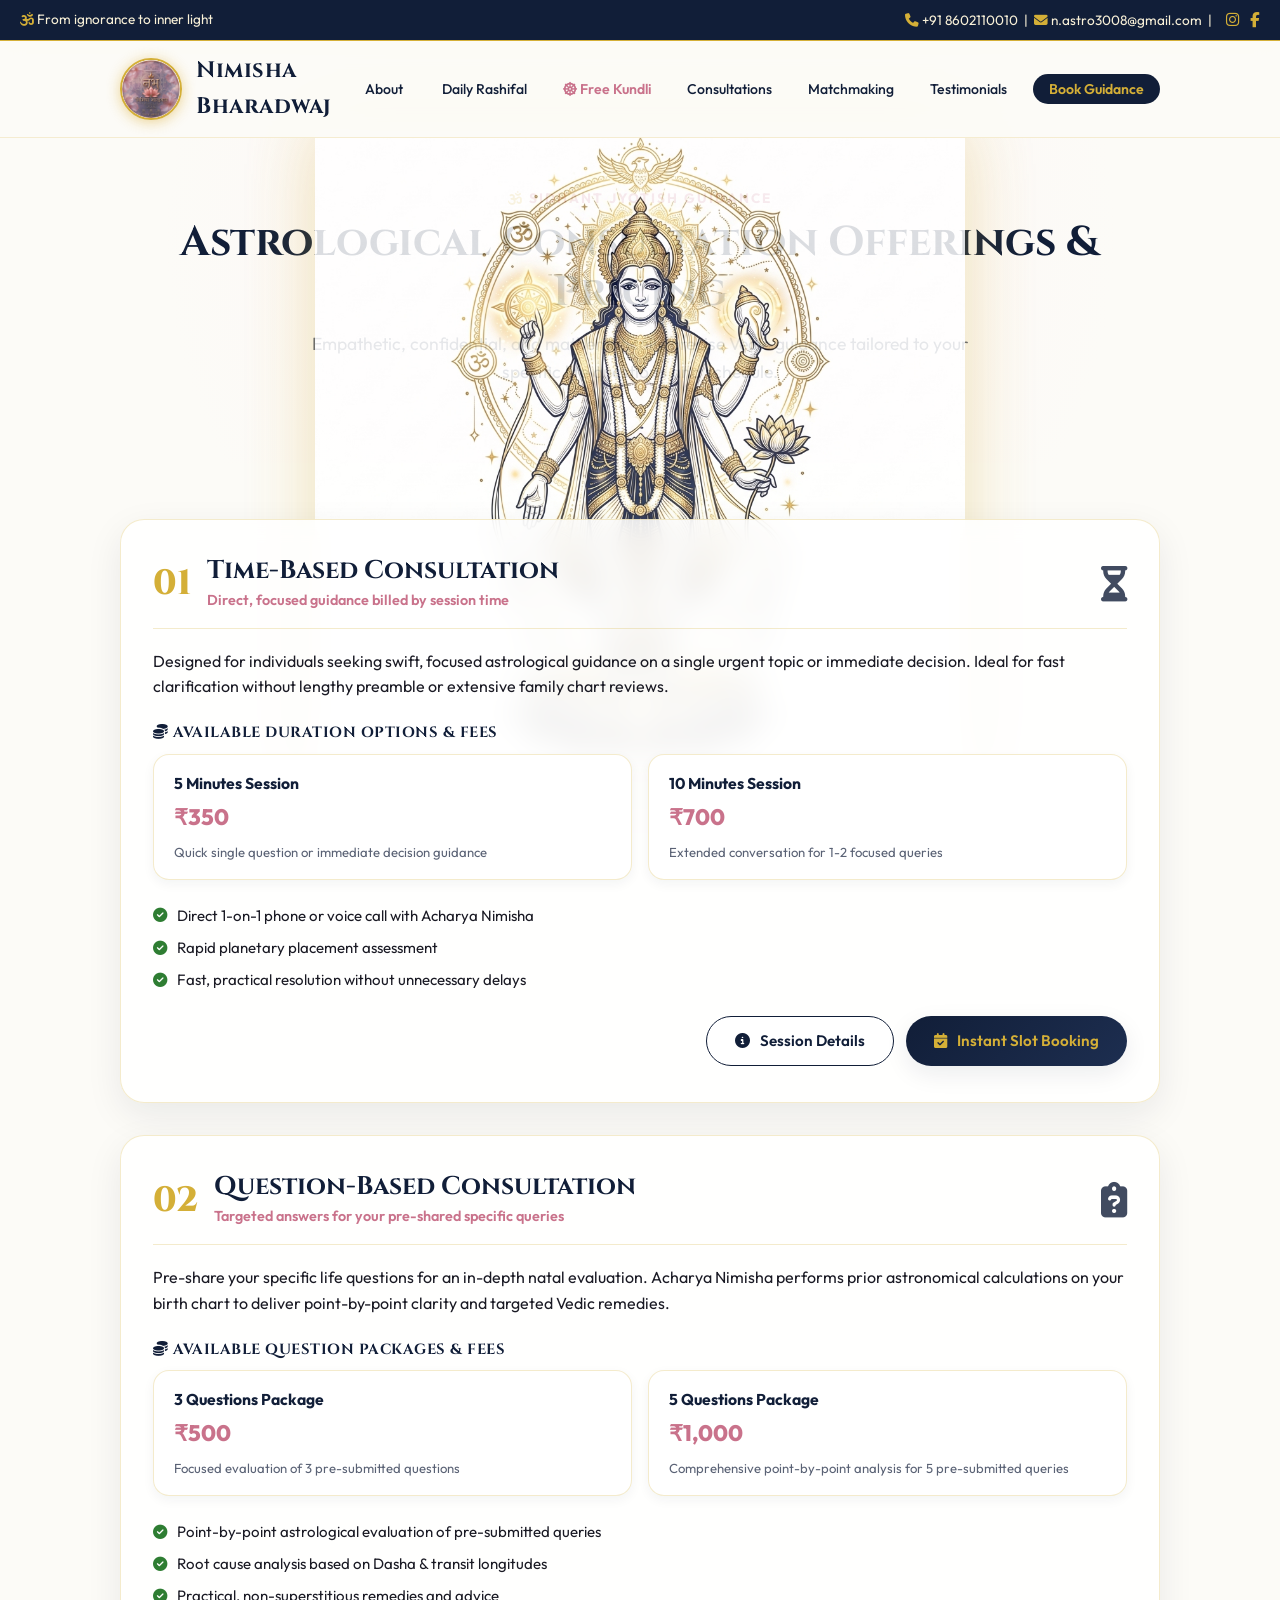
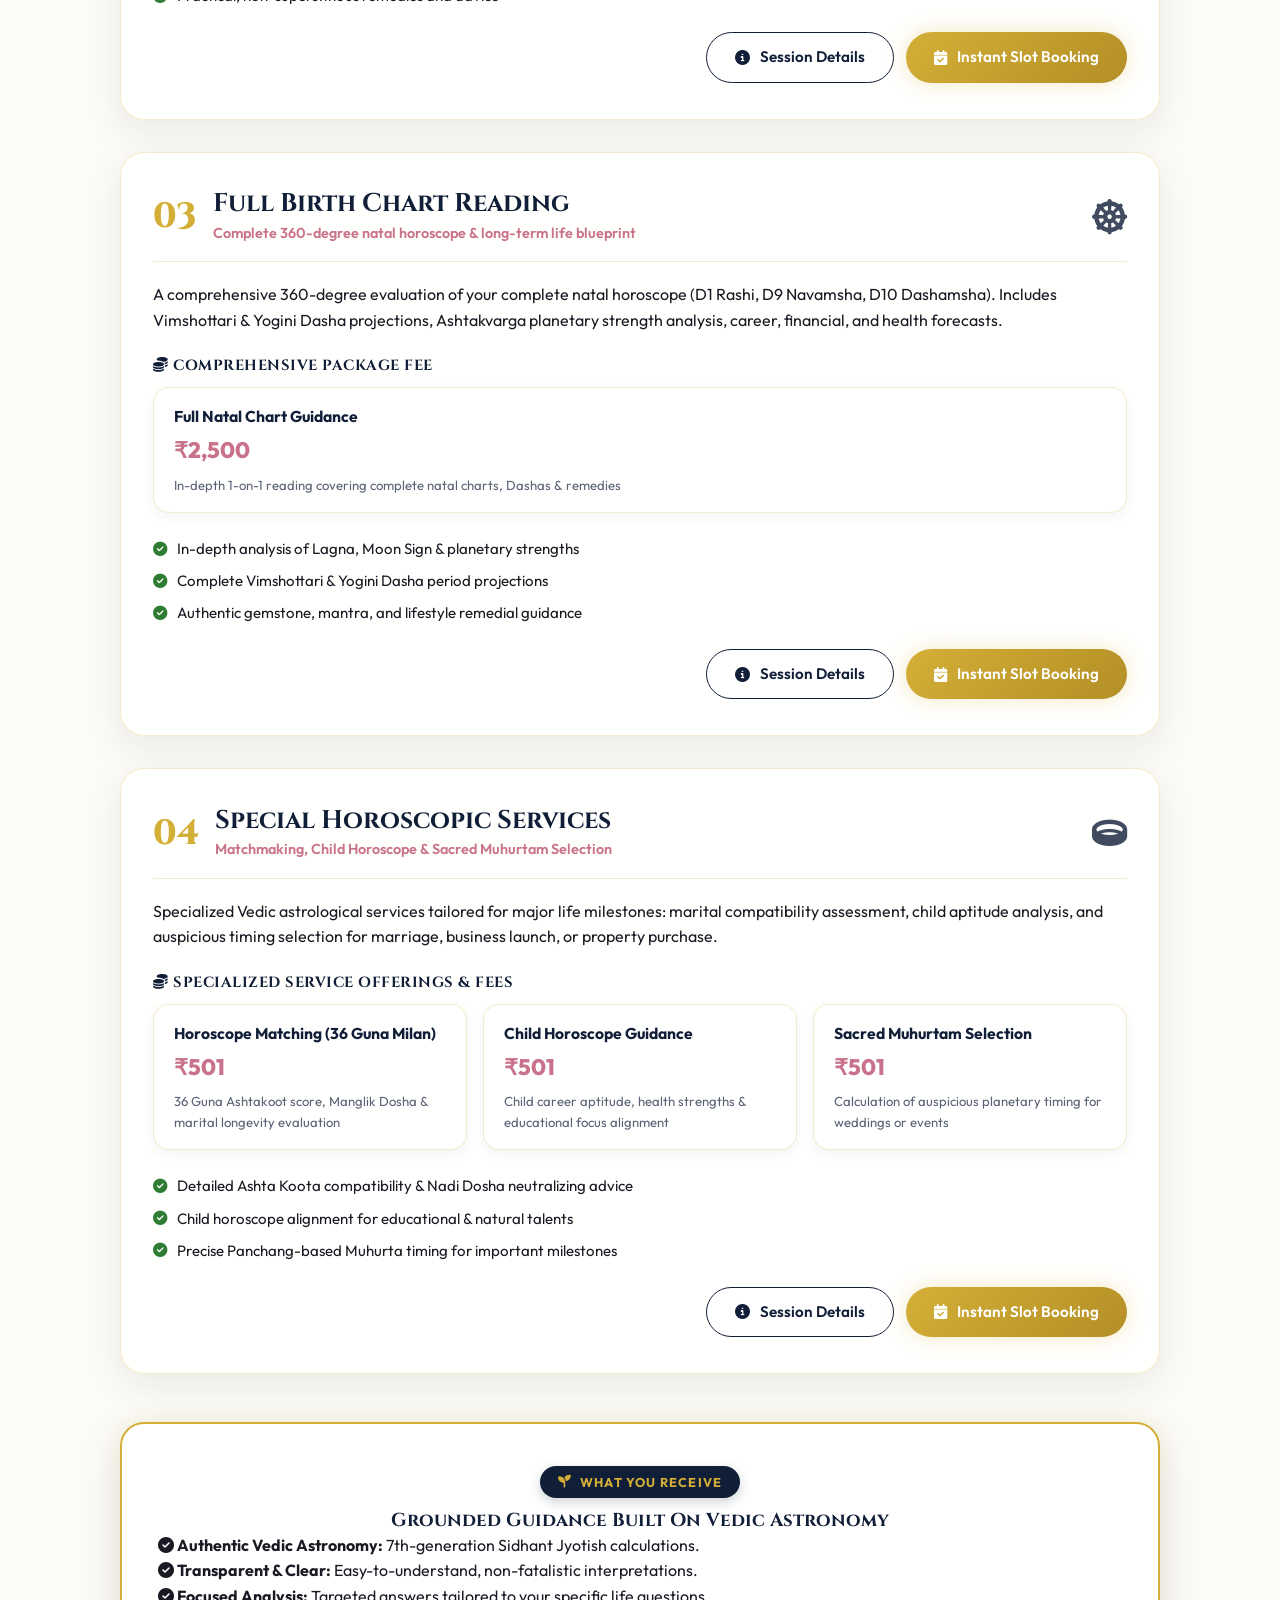
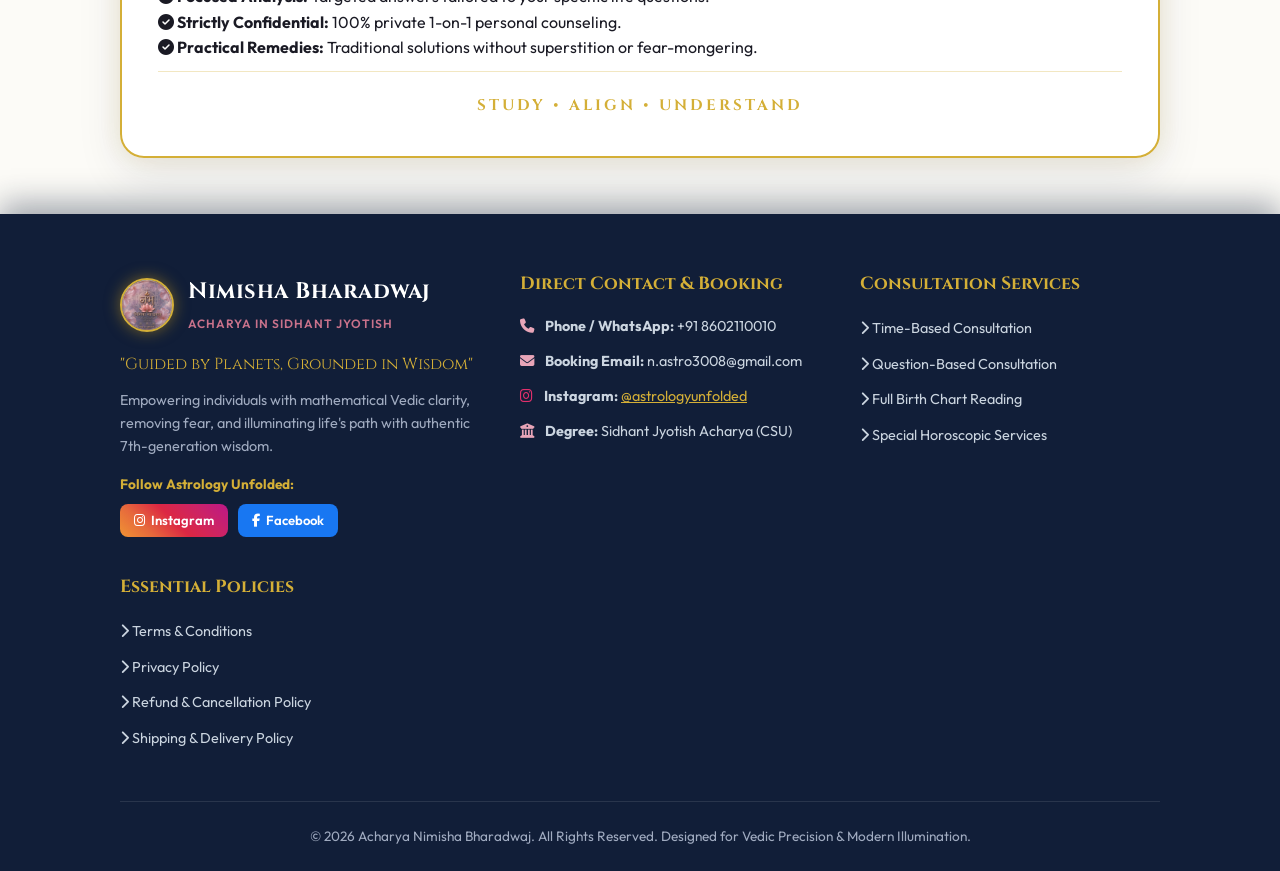
==== commit 93da2b16: "Add Razorpay policy pages and standardize essential policy footers across site" ====
--- a/consultations.html
+++ b/consultations.html
@@ -443,18 +443,27 @@
             <li><i class="fa-solid fa-phone"></i> <strong>Phone / WhatsApp:</strong> +91 8602110010</li>
             <li><i class="fa-solid fa-envelope"></i> <strong>Booking Email:</strong> n.astro3008@gmail.com</li>
             <li><i class="fa-brands fa-instagram" style="color:#E1306C;"></i> <strong>Instagram:</strong> <a href="https://www.instagram.com/astrologyunfolded?igsi=YTQ5MHhjZHB0MzA=&utm_source=ig_contact_invite" target="_blank" rel="noopener" style="color:var(--vedic-gold); text-decoration:underline;">@astrologyunfolded</a></li>
-            <li><i class="fa-brands fa-facebook" style="color:#1877F2;"></i> <strong>Facebook:</strong> <a href="https://www.facebook.com/share/14nAa8idmRi/" target="_blank" rel="noopener" style="color:var(--vedic-gold); text-decoration:underline;">Astrology Unfolded</a></li>
             <li><i class="fa-solid fa-building-columns"></i> <strong>Degree:</strong> Sidhant Jyotish Acharya (CSU)</li>
           </ul>
         </div>
 
         <div class="footer-col">
-          <h4>Quick Navigation</h4>
+          <h4>Consultation Services</h4>
           <ul class="footer-links">
-            <li><a href="index.html#birth-chart-calculator"><i class="fa-solid fa-chevron-right"></i> Free Kundli Generator</a></li>
-            <li><a href="consultations.html"><i class="fa-solid fa-chevron-right"></i> Consultation Plans & Pricing</a></li>
-            <li><a href="index.html#matchmaking"><i class="fa-solid fa-chevron-right"></i> 36 Guna Milan Matchmaker</a></li>
-            <li><a href="index.html#services"><i class="fa-solid fa-chevron-right"></i> Remedial Gemstones & Mantras</a></li>
+            <li><a href="time-based-consultation.html"><i class="fa-solid fa-chevron-right"></i> Time-Based Consultation</a></li>
+            <li><a href="question-based-consultation.html"><i class="fa-solid fa-chevron-right"></i> Question-Based Consultation</a></li>
+            <li><a href="full-birth-chart-reading.html"><i class="fa-solid fa-chevron-right"></i> Full Birth Chart Reading</a></li>
+            <li><a href="special-horoscopic-services.html"><i class="fa-solid fa-chevron-right"></i> Special Horoscopic Services</a></li>
+          </ul>
+        </div>
+
+        <div class="footer-col">
+          <h4>Essential Policies</h4>
+          <ul class="footer-links">
+            <li><a href="terms-and-conditions.html"><i class="fa-solid fa-chevron-right"></i> Terms & Conditions</a></li>
+            <li><a href="privacy-policy.html"><i class="fa-solid fa-chevron-right"></i> Privacy Policy</a></li>
+            <li><a href="refund-and-cancellation-policy.html"><i class="fa-solid fa-chevron-right"></i> Refund & Cancellation Policy</a></li>
+            <li><a href="shipping-and-delivery-policy.html"><i class="fa-solid fa-chevron-right"></i> Shipping & Delivery Policy</a></li>
           </ul>
         </div>
       </div>
